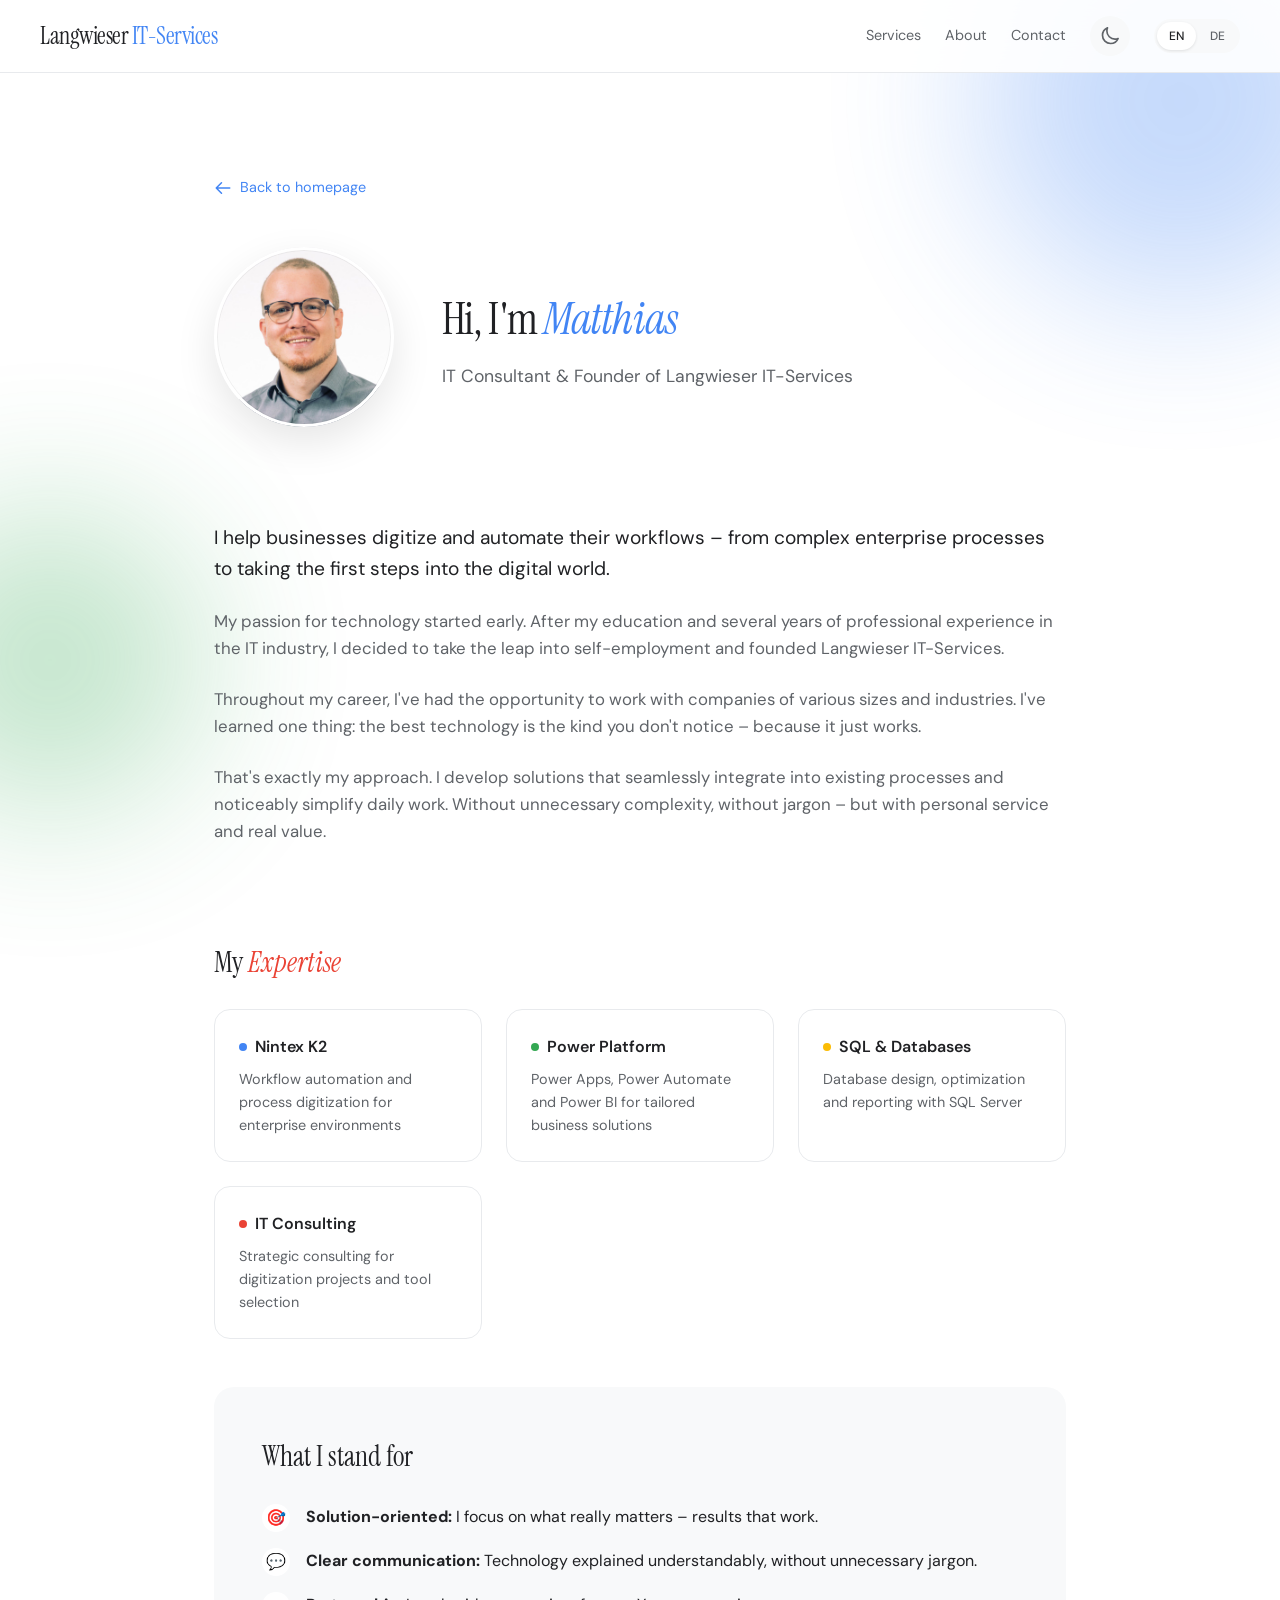
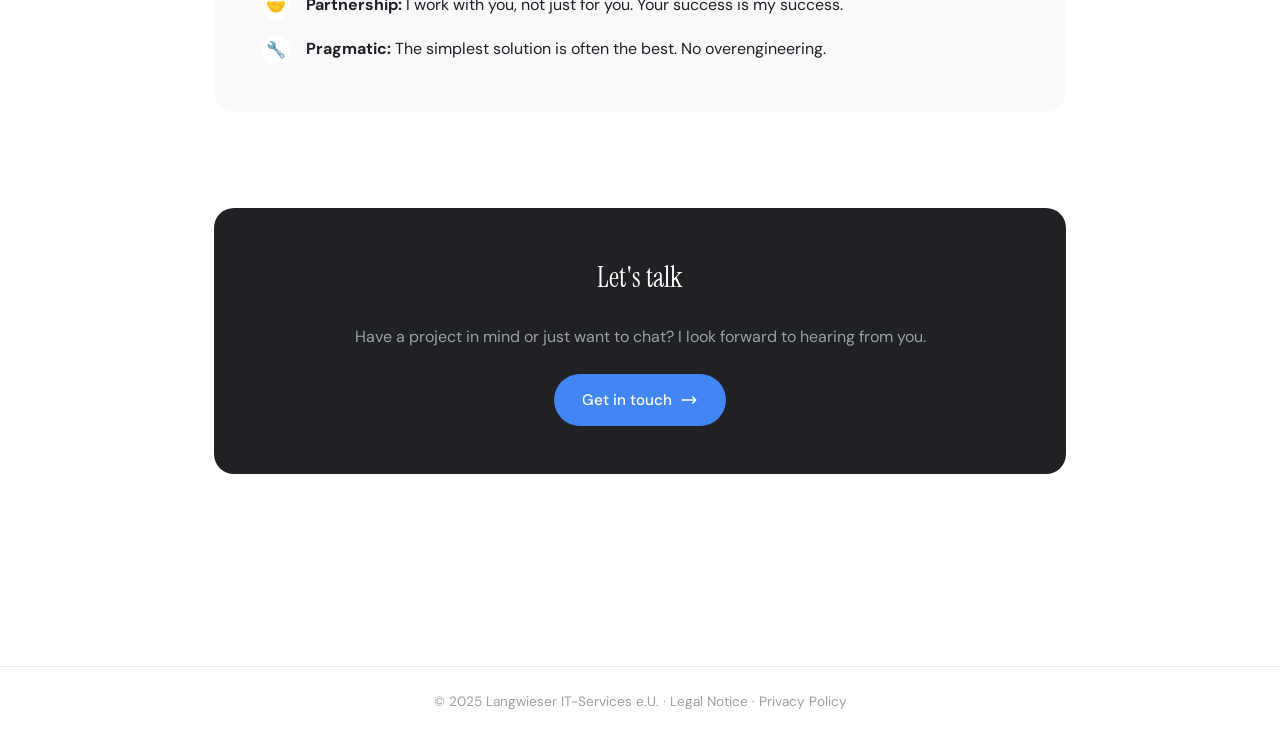
==== about.html @ 07a7a64e "Update logo text to "Langwieser IT-Services" across all pages Changed navigation logo from "Langwies" ====
<!DOCTYPE html>
<html lang="de">
<head>
    <meta charset="UTF-8">
    <meta name="viewport" content="width=device-width, initial-scale=1.0">
    <title>Über mich | Langwieser IT-Services e.U.</title>
    <link rel="icon" type="image/svg+xml" href="favicon.svg">
    <link rel="preconnect" href="https://fonts.googleapis.com">
    <link rel="preconnect" href="https://fonts.gstatic.com" crossorigin>
    <link href="https://fonts.googleapis.com/css2?family=DM+Sans:ital,opsz,wght@0,9..40,300;0,9..40,400;0,9..40,500;0,9..40,600;0,9..40,700&family=Instrument+Serif:ital@0;1&display=swap" rel="stylesheet">
    <style>
        :root {
            --white: #ffffff;
            --off-white: #f8f9fa;
            --light-gray: #e8eaed;
            --medium-gray: #9aa0a6;
            --dark-gray: #5f6368;
            --near-black: #202124;

            --bg-primary: #ffffff;
            --bg-secondary: #f8f9fa;
            --bg-nav: rgba(255, 255, 255, 0.9);
            --text-primary: #202124;
            --text-secondary: #5f6368;
            --text-muted: #9aa0a6;
            --border-color: #e8eaed;
            --card-bg: #ffffff;

            --google-blue: #4285f4;
            --google-red: #ea4335;
            --google-yellow: #fbbc05;
            --google-green: #34a853;
            --font-body: 'DM Sans', -apple-system, BlinkMacSystemFont, sans-serif;
            --font-display: 'Instrument Serif', Georgia, serif;
            --space-xs: 0.5rem;
            --space-sm: 1rem;
            --space-md: 1.5rem;
            --space-lg: 3rem;
            --space-xl: 6rem;
        }

        [data-theme="dark"] {
            --bg-primary: #121212;
            --bg-secondary: #1a1a1a;
            --bg-nav: rgba(18, 18, 18, 0.95);
            --text-primary: #e8eaed;
            --text-secondary: #9aa0a6;
            --text-muted: #6b7280;
            --border-color: #3a3a3a;
            --card-bg: #252525;
            --off-white: #1a1a1a;
            --light-gray: #3a3a3a;
            --near-black: #e8eaed;
            --white: #121212;
        }

        * {
            margin: 0;
            padding: 0;
            box-sizing: border-box;
        }

        body {
            font-family: var(--font-body);
            color: var(--text-primary);
            background: var(--bg-primary);
            line-height: 1.6;
            transition: background-color 0.3s ease, color 0.3s ease;
        }

        /* Floating accent shapes */
        .accent-shape {
            position: fixed;
            border-radius: 50%;
            pointer-events: none;
            z-index: -1;
            opacity: 0.3;
            filter: blur(80px);
        }

        .accent-shape.blue {
            width: 400px;
            height: 400px;
            background: var(--google-blue);
            top: -100px;
            right: -100px;
        }

        .accent-shape.green {
            width: 300px;
            height: 300px;
            background: var(--google-green);
            bottom: 10%;
            left: -100px;
        }

        nav {
            position: fixed;
            top: 0;
            left: 0;
            right: 0;
            z-index: 100;
            padding: var(--space-sm) var(--space-md);
            background: var(--bg-nav);
            backdrop-filter: blur(20px);
            -webkit-backdrop-filter: blur(20px);
            border-bottom: 1px solid var(--border-color);
            transition: background-color 0.3s ease;
        }

        .nav-inner {
            max-width: 1200px;
            margin: 0 auto;
            display: flex;
            justify-content: space-between;
            align-items: center;
        }

        .logo {
            font-family: var(--font-display);
            font-size: 1.5rem;
            color: var(--text-primary);
            text-decoration: none;
            letter-spacing: -0.02em;
        }

        .logo span {
            color: var(--google-blue);
        }

        .nav-links {
            display: flex;
            align-items: center;
            gap: var(--space-md);
        }

        .nav-links a {
            font-size: 0.9rem;
            color: var(--text-secondary);
            text-decoration: none;
            transition: color 0.2s ease;
        }

        .nav-links a:hover {
            color: var(--text-primary);
        }

        .theme-toggle {
            width: 40px;
            height: 40px;
            border-radius: 50%;
            border: none;
            background: var(--bg-secondary);
            color: var(--text-secondary);
            cursor: pointer;
            display: flex;
            align-items: center;
            justify-content: center;
            transition: all 0.2s ease;
        }

        .theme-toggle:hover {
            background: var(--border-color);
            color: var(--text-primary);
        }

        .theme-toggle svg {
            width: 20px;
            height: 20px;
        }

        .theme-toggle .icon-sun,
        .theme-toggle .icon-moon {
            display: none;
        }

        [data-theme="light"] .theme-toggle .icon-moon,
        :root:not([data-theme]) .theme-toggle .icon-moon {
            display: block;
        }

        [data-theme="dark"] .theme-toggle .icon-sun {
            display: block;
        }

        .lang-toggle {
            display: flex;
            background: var(--off-white);
            border-radius: 20px;
            padding: 3px;
            gap: 2px;
        }

        .lang-toggle button {
            font-family: var(--font-body);
            font-size: 0.75rem;
            font-weight: 500;
            padding: 6px 12px;
            border: none;
            border-radius: 16px;
            background: transparent;
            color: var(--text-secondary);
            cursor: pointer;
            transition: all 0.2s ease;
        }

        .lang-toggle button.active {
            background: var(--card-bg);
            color: var(--text-primary);
            box-shadow: 0 1px 3px rgba(0, 0, 0, 0.1);
        }

        main {
            max-width: 900px;
            margin: 0 auto;
            padding: calc(80px + var(--space-xl)) var(--space-md) var(--space-xl);
        }

        .back-link {
            display: inline-flex;
            align-items: center;
            gap: 8px;
            font-size: 0.9rem;
            color: var(--google-blue);
            text-decoration: none;
            margin-bottom: var(--space-lg);
            transition: gap 0.2s ease;
        }

        .back-link:hover {
            gap: 12px;
        }

        .back-link svg {
            width: 18px;
            height: 18px;
        }

        .about-header {
            display: grid;
            grid-template-columns: auto 1fr;
            gap: var(--space-lg);
            align-items: center;
            margin-bottom: var(--space-xl);
        }

        @media (max-width: 640px) {
            .about-header {
                grid-template-columns: 1fr;
                text-align: center;
            }
        }

        .profile-picture {
            position: relative;
            width: 180px;
            height: 180px;
            border-radius: 50%;
            overflow: hidden;
            background: linear-gradient(135deg, var(--off-white) 0%, var(--light-gray) 100%);
            box-shadow: 0 15px 40px rgba(0, 0, 0, 0.1);
        }

        .profile-picture img {
            width: 100%;
            height: 100%;
            object-fit: cover;
        }

        .profile-picture .profile-initials {
            display: none;
        }

        .profile-picture.placeholder .profile-initials {
            display: flex;
            align-items: center;
            justify-content: center;
            width: 100%;
            height: 100%;
            font-family: var(--font-display);
            font-size: 4rem;
            color: var(--medium-gray);
            background: linear-gradient(135deg, var(--off-white) 0%, var(--light-gray) 100%);
        }

        .profile-picture::after {
            content: '';
            position: absolute;
            inset: 0;
            border-radius: 50%;
            border: 3px solid var(--white);
            box-shadow: inset 0 0 0 1px rgba(0, 0, 0, 0.05);
        }

        @media (max-width: 640px) {
            .profile-picture {
                margin: 0 auto;
            }
        }

        .about-intro h1 {
            font-family: var(--font-display);
            font-size: clamp(2rem, 4vw, 2.75rem);
            font-weight: 400;
            letter-spacing: -0.02em;
            margin-bottom: var(--space-xs);
        }

        .about-intro h1 em {
            font-style: italic;
            color: var(--google-blue);
        }

        .about-intro .subtitle {
            font-size: 1.1rem;
            color: var(--text-secondary);
        }

        .about-content {
            margin-bottom: var(--space-xl);
        }

        .about-content p {
            color: var(--text-secondary);
            font-size: 1.05rem;
            margin-bottom: var(--space-md);
        }

        .about-content p.lead {
            font-size: 1.2rem;
            color: var(--text-primary);
        }

        h2 {
            font-family: var(--font-display);
            font-size: 1.75rem;
            font-weight: 400;
            margin-top: var(--space-xl);
            margin-bottom: var(--space-md);
            color: var(--near-black);
        }

        h2 em {
            font-style: italic;
            color: var(--google-red);
        }

        .skills-grid {
            display: grid;
            grid-template-columns: repeat(auto-fit, minmax(250px, 1fr));
            gap: var(--space-md);
            margin-top: var(--space-md);
        }

        .skill-card {
            background: var(--card-bg);
            border: 1px solid var(--border-color);
            border-radius: 16px;
            padding: var(--space-md);
            transition: all 0.3s ease;
        }

        .skill-card:hover {
            transform: translateY(-4px);
            box-shadow: 0 10px 30px rgba(0, 0, 0, 0.08);
        }

        .skill-card h3 {
            font-size: 1rem;
            font-weight: 600;
            margin-bottom: var(--space-xs);
            display: flex;
            align-items: center;
            gap: var(--space-xs);
            color: var(--text-primary);
        }

        .skill-card h3 .dot {
            width: 8px;
            height: 8px;
            border-radius: 50%;
        }

        .skill-card:nth-child(1) h3 .dot { background: var(--google-blue); }
        .skill-card:nth-child(2) h3 .dot { background: var(--google-green); }
        .skill-card:nth-child(3) h3 .dot { background: var(--google-yellow); }
        .skill-card:nth-child(4) h3 .dot { background: var(--google-red); }

        .skill-card p {
            font-size: 0.9rem;
            color: var(--text-secondary);
            margin: 0;
        }

        .values-section {
            background: var(--bg-secondary);
            border-radius: 20px;
            padding: var(--space-lg);
            margin-top: var(--space-lg);
        }

        .values-section h2 {
            margin-top: 0;
        }

        .values-list {
            list-style: none;
            display: grid;
            gap: var(--space-sm);
        }

        .values-list li {
            display: flex;
            align-items: flex-start;
            gap: var(--space-sm);
            font-size: 1rem;
        }

        .values-list .icon {
            width: 28px;
            height: 28px;
            min-width: 28px;
            background: var(--card-bg);
            border-radius: 50%;
            display: flex;
            align-items: center;
            justify-content: center;
            font-size: 1rem;
        }

        .cta-section {
            text-align: center;
            margin-top: var(--space-xl);
            padding: var(--space-lg);
            background: var(--near-black);
            border-radius: 20px;
            color: var(--white);
        }

        .cta-section h2 {
            color: var(--white);
            margin-top: 0;
        }

        .cta-section p {
            color: var(--medium-gray);
            margin-bottom: var(--space-md);
        }

        .btn {
            display: inline-flex;
            align-items: center;
            gap: 8px;
            padding: 14px 28px;
            font-family: var(--font-body);
            font-size: 0.95rem;
            font-weight: 500;
            text-decoration: none;
            border-radius: 50px;
            transition: all 0.3s ease;
            cursor: pointer;
            border: none;
            background: var(--google-blue);
            color: var(--white);
        }

        .btn:hover {
            background: var(--white);
            color: var(--near-black);
            transform: translateY(-2px);
        }

        .btn svg {
            width: 18px;
            height: 18px;
            transition: transform 0.3s ease;
        }

        .btn:hover svg {
            transform: translateX(3px);
        }

        footer {
            border-top: 1px solid var(--border-color);
            padding: var(--space-md);
            text-align: center;
            margin-top: var(--space-xl);
        }

        footer p {
            font-size: 0.85rem;
            color: var(--text-muted);
        }

        footer a {
            color: var(--text-muted);
            text-decoration: none;
            transition: color 0.2s ease;
        }

        footer a:hover {
            color: var(--google-blue);
        }

        @media (max-width: 768px) {
            .nav-links a:not(.back-link) {
                display: none;
            }
        }
    </style>
</head>
<body>
    <div class="accent-shape blue"></div>
    <div class="accent-shape green"></div>

    <nav>
        <div class="nav-inner">
            <a href="index.html" class="logo">Langwieser <span>IT-Services</span></a>
            <div class="nav-links">
                <a href="index.html#services" data-i18n="nav.services">Leistungen</a>
                <a href="about.html" data-i18n="nav.about">Über mich</a>
                <a href="index.html#contact" data-i18n="nav.contact">Kontakt</a>
                <button class="theme-toggle" aria-label="Toggle dark mode">
                    <svg class="icon-moon" fill="none" stroke="currentColor" stroke-width="2" viewBox="0 0 24 24">
                        <path stroke-linecap="round" stroke-linejoin="round" d="M21.752 15.002A9.718 9.718 0 0118 15.75c-5.385 0-9.75-4.365-9.75-9.75 0-1.33.266-2.597.748-3.752A9.753 9.753 0 003 11.25C3 16.635 7.365 21 12.75 21a9.753 9.753 0 009.002-5.998z"/>
                    </svg>
                    <svg class="icon-sun" fill="none" stroke="currentColor" stroke-width="2" viewBox="0 0 24 24">
                        <path stroke-linecap="round" stroke-linejoin="round" d="M12 3v2.25m6.364.386l-1.591 1.591M21 12h-2.25m-.386 6.364l-1.591-1.591M12 18.75V21m-4.773-4.227l-1.591 1.591M5.25 12H3m4.227-4.773L5.636 5.636M15.75 12a3.75 3.75 0 11-7.5 0 3.75 3.75 0 017.5 0z"/>
                    </svg>
                </button>
                <div class="lang-toggle">
                    <button data-lang="en">EN</button>
                    <button data-lang="de">DE</button>
                </div>
            </div>
        </div>
    </nav>

    <main>
        <a href="index.html" class="back-link">
            <svg fill="none" stroke="currentColor" stroke-width="2" viewBox="0 0 24 24">
                <path stroke-linecap="round" stroke-linejoin="round" d="M10 19l-7-7m0 0l7-7m-7 7h18"/>
            </svg>
            <span data-i18n="about.back">Zurück zur Startseite</span>
        </a>

        <header class="about-header">
            <div class="profile-picture">
                <img src="profile.jpg" alt="Matthias Langwieser" onerror="this.style.display='none'; this.parentElement.classList.add('placeholder');">
                <span class="profile-initials">ML</span>
            </div>
            <div class="about-intro">
                <h1 data-i18n="about.title">Hallo, ich bin <em>Matthias</em></h1>
                <p class="subtitle" data-i18n="about.subtitle">IT-Consultant & Gründer von Langwieser IT-Services</p>
            </div>
        </header>

        <section class="about-content">
            <p class="lead" data-i18n="about.lead">
                Ich unterstütze Unternehmen dabei, ihre Arbeitsabläufe zu digitalisieren und zu automatisieren – von komplexen Enterprise-Workflows bis hin zu den ersten Schritten in die digitale Welt.
            </p>
            <p data-i18n="about.text1">
                Meine Leidenschaft für Technologie begann früh. Nach meiner Ausbildung und mehreren Jahren Berufserfahrung in der IT-Branche habe ich mich entschieden, den Schritt in die Selbstständigkeit zu wagen und Langwieser IT-Services zu gründen.
            </p>
            <p data-i18n="about.text2">
                In meiner bisherigen Karriere hatte ich die Möglichkeit, mit Unternehmen verschiedenster Größen und Branchen zusammenzuarbeiten. Dabei habe ich eines gelernt: Die beste Technologie ist die, die man nicht bemerkt – weil sie einfach funktioniert.
            </p>
            <p data-i18n="about.text3">
                Genau das ist mein Ansatz. Ich entwickle Lösungen, die sich nahtlos in bestehende Prozesse einfügen und den Arbeitsalltag spürbar erleichtern. Ohne unnötige Komplexität, ohne Fachchinesisch – dafür mit persönlichem Service und echtem Mehrwert.
            </p>
        </section>

        <h2 data-i18n="about.skills.title">Meine <em>Expertise</em></h2>
        <div class="skills-grid">
            <div class="skill-card">
                <h3><span class="dot"></span> <span data-i18n="about.skills.k2.title">Nintex K2</span></h3>
                <p data-i18n="about.skills.k2.text">Workflow-Automatisierung und Prozessdigitalisierung für Enterprise-Umgebungen</p>
            </div>
            <div class="skill-card">
                <h3><span class="dot"></span> <span data-i18n="about.skills.power.title">Power Platform</span></h3>
                <p data-i18n="about.skills.power.text">Power Apps, Power Automate und Power BI für maßgeschneiderte Business-Lösungen</p>
            </div>
            <div class="skill-card">
                <h3><span class="dot"></span> <span data-i18n="about.skills.sql.title">SQL & Datenbanken</span></h3>
                <p data-i18n="about.skills.sql.text">Datenbankdesign, Optimierung und Reporting mit SQL Server</p>
            </div>
            <div class="skill-card">
                <h3><span class="dot"></span> <span data-i18n="about.skills.consulting.title">IT-Beratung</span></h3>
                <p data-i18n="about.skills.consulting.text">Strategische Beratung für Digitalisierungsprojekte und Tool-Auswahl</p>
            </div>
        </div>

        <div class="values-section">
            <h2 data-i18n="about.values.title">Wofür ich stehe</h2>
            <ul class="values-list">
                <li>
                    <span class="icon">🎯</span>
                    <span data-i18n="about.values.item1"><strong>Lösungsorientiert:</strong> Ich fokussiere mich auf das, was wirklich zählt – Ergebnisse, die funktionieren.</span>
                </li>
                <li>
                    <span class="icon">💬</span>
                    <span data-i18n="about.values.item2"><strong>Klare Kommunikation:</strong> Technologie verständlich erklärt, ohne unnötigen Fachjargon.</span>
                </li>
                <li>
                    <span class="icon">🤝</span>
                    <span data-i18n="about.values.item3"><strong>Partnerschaftlich:</strong> Ich arbeite mit Ihnen, nicht nur für Sie. Ihr Erfolg ist mein Erfolg.</span>
                </li>
                <li>
                    <span class="icon">🔧</span>
                    <span data-i18n="about.values.item4"><strong>Pragmatisch:</strong> Die einfachste Lösung ist oft die beste. Kein Overengineering.</span>
                </li>
            </ul>
        </div>

        <div class="cta-section">
            <h2 data-i18n="about.cta.title">Lassen Sie uns sprechen</h2>
            <p data-i18n="about.cta.text">Haben Sie ein Projekt im Sinn oder möchten Sie einfach unverbindlich plaudern? Ich freue mich auf Ihre Nachricht.</p>
            <a href="index.html#contact" class="btn">
                <span data-i18n="about.cta.button">Kontakt aufnehmen</span>
                <svg fill="none" stroke="currentColor" stroke-width="2" viewBox="0 0 24 24">
                    <path stroke-linecap="round" stroke-linejoin="round" d="M17 8l4 4m0 0l-4 4m4-4H3"/>
                </svg>
            </a>
        </div>
    </main>

    <footer>
        <p>© 2025 Langwieser IT-Services e.U. · <a href="impressum.html" data-i18n="footer.impressum">Impressum</a> · <a href="datenschutz.html" data-i18n="footer.privacy">Datenschutz</a></p>
    </footer>

    <script>
        // Theme handling
        function getSystemTheme() {
            return window.matchMedia('(prefers-color-scheme: dark)').matches ? 'dark' : 'light';
        }

        function setTheme(theme) {
            document.documentElement.setAttribute('data-theme', theme);
            localStorage.setItem('theme', theme);
        }

        function initTheme() {
            const savedTheme = localStorage.getItem('theme');
            if (savedTheme) {
                setTheme(savedTheme);
            } else {
                setTheme(getSystemTheme());
            }
        }

        initTheme();

        window.matchMedia('(prefers-color-scheme: dark)').addEventListener('change', (e) => {
            if (!localStorage.getItem('theme')) {
                setTheme(e.matches ? 'dark' : 'light');
            }
        });

        const translations = {
            en: {
                'nav.services': 'Services',
                'nav.about': 'About',
                'nav.contact': 'Contact',
                'about.back': 'Back to homepage',
                'about.title': 'Hi, I\'m <em>Matthias</em>',
                'about.subtitle': 'IT Consultant & Founder of Langwieser IT-Services',
                'about.lead': 'I help businesses digitize and automate their workflows – from complex enterprise processes to taking the first steps into the digital world.',
                'about.text1': 'My passion for technology started early. After my education and several years of professional experience in the IT industry, I decided to take the leap into self-employment and founded Langwieser IT-Services.',
                'about.text2': 'Throughout my career, I\'ve had the opportunity to work with companies of various sizes and industries. I\'ve learned one thing: the best technology is the kind you don\'t notice – because it just works.',
                'about.text3': 'That\'s exactly my approach. I develop solutions that seamlessly integrate into existing processes and noticeably simplify daily work. Without unnecessary complexity, without jargon – but with personal service and real value.',
                'about.skills.title': 'My <em>Expertise</em>',
                'about.skills.k2.title': 'Nintex K2',
                'about.skills.k2.text': 'Workflow automation and process digitization for enterprise environments',
                'about.skills.power.title': 'Power Platform',
                'about.skills.power.text': 'Power Apps, Power Automate and Power BI for tailored business solutions',
                'about.skills.sql.title': 'SQL & Databases',
                'about.skills.sql.text': 'Database design, optimization and reporting with SQL Server',
                'about.skills.consulting.title': 'IT Consulting',
                'about.skills.consulting.text': 'Strategic consulting for digitization projects and tool selection',
                'about.values.title': 'What I stand for',
                'about.values.item1': '<strong>Solution-oriented:</strong> I focus on what really matters – results that work.',
                'about.values.item2': '<strong>Clear communication:</strong> Technology explained understandably, without unnecessary jargon.',
                'about.values.item3': '<strong>Partnership:</strong> I work with you, not just for you. Your success is my success.',
                'about.values.item4': '<strong>Pragmatic:</strong> The simplest solution is often the best. No overengineering.',
                'about.cta.title': 'Let\'s talk',
                'about.cta.text': 'Have a project in mind or just want to chat? I look forward to hearing from you.',
                'about.cta.button': 'Get in touch',
                'footer.impressum': 'Legal Notice',
                'footer.privacy': 'Privacy Policy'
            },
            de: {
                'nav.services': 'Leistungen',
                'nav.about': 'Über mich',
                'nav.contact': 'Kontakt',
                'about.back': 'Zurück zur Startseite',
                'about.title': 'Hallo, ich bin <em>Matthias</em>',
                'about.subtitle': 'IT-Consultant & Gründer von Langwieser IT-Services',
                'about.lead': 'Ich unterstütze Unternehmen dabei, ihre Arbeitsabläufe zu digitalisieren und zu automatisieren – von komplexen Enterprise-Workflows bis hin zu den ersten Schritten in die digitale Welt.',
                'about.text1': 'Meine Leidenschaft für Technologie begann früh. Nach meiner Ausbildung und mehreren Jahren Berufserfahrung in der IT-Branche habe ich mich entschieden, den Schritt in die Selbstständigkeit zu wagen und Langwieser IT-Services zu gründen.',
                'about.text2': 'In meiner bisherigen Karriere hatte ich die Möglichkeit, mit Unternehmen verschiedenster Größen und Branchen zusammenzuarbeiten. Dabei habe ich eines gelernt: Die beste Technologie ist die, die man nicht bemerkt – weil sie einfach funktioniert.',
                'about.text3': 'Genau das ist mein Ansatz. Ich entwickle Lösungen, die sich nahtlos in bestehende Prozesse einfügen und den Arbeitsalltag spürbar erleichtern. Ohne unnötige Komplexität, ohne Fachchinesisch – dafür mit persönlichem Service und echtem Mehrwert.',
                'about.skills.title': 'Meine <em>Expertise</em>',
                'about.skills.k2.title': 'Nintex K2',
                'about.skills.k2.text': 'Workflow-Automatisierung und Prozessdigitalisierung für Enterprise-Umgebungen',
                'about.skills.power.title': 'Power Platform',
                'about.skills.power.text': 'Power Apps, Power Automate und Power BI für maßgeschneiderte Business-Lösungen',
                'about.skills.sql.title': 'SQL & Datenbanken',
                'about.skills.sql.text': 'Datenbankdesign, Optimierung und Reporting mit SQL Server',
                'about.skills.consulting.title': 'IT-Beratung',
                'about.skills.consulting.text': 'Strategische Beratung für Digitalisierungsprojekte und Tool-Auswahl',
                'about.values.title': 'Wofür ich stehe',
                'about.values.item1': '<strong>Lösungsorientiert:</strong> Ich fokussiere mich auf das, was wirklich zählt – Ergebnisse, die funktionieren.',
                'about.values.item2': '<strong>Klare Kommunikation:</strong> Technologie verständlich erklärt, ohne unnötigen Fachjargon.',
                'about.values.item3': '<strong>Partnerschaftlich:</strong> Ich arbeite mit Ihnen, nicht nur für Sie. Ihr Erfolg ist mein Erfolg.',
                'about.values.item4': '<strong>Pragmatisch:</strong> Die einfachste Lösung ist oft die beste. Kein Overengineering.',
                'about.cta.title': 'Lassen Sie uns sprechen',
                'about.cta.text': 'Haben Sie ein Projekt im Sinn oder möchten Sie einfach unverbindlich plaudern? Ich freue mich auf Ihre Nachricht.',
                'about.cta.button': 'Kontakt aufnehmen',
                'footer.impressum': 'Impressum',
                'footer.privacy': 'Datenschutz'
            }
        };

        let currentLang = localStorage.getItem('lang') ||
            (navigator.language.startsWith('de') ? 'de' : 'en');

        function setLanguage(lang) {
            currentLang = lang;
            localStorage.setItem('lang', lang);
            document.documentElement.lang = lang;

            document.querySelectorAll('[data-i18n]').forEach(el => {
                const key = el.getAttribute('data-i18n');
                if (translations[lang][key]) {
                    el.innerHTML = translations[lang][key];
                }
            });

            document.querySelectorAll('.lang-toggle button').forEach(btn => {
                btn.classList.toggle('active', btn.dataset.lang === lang);
            });
        }

        setLanguage(currentLang);

        document.querySelectorAll('.lang-toggle button').forEach(btn => {
            btn.addEventListener('click', () => setLanguage(btn.dataset.lang));
        });

        // Theme toggle
        document.querySelector('.theme-toggle').addEventListener('click', () => {
            const currentTheme = document.documentElement.getAttribute('data-theme');
            setTheme(currentTheme === 'dark' ? 'light' : 'dark');
        });
    </script>
</body>
</html>
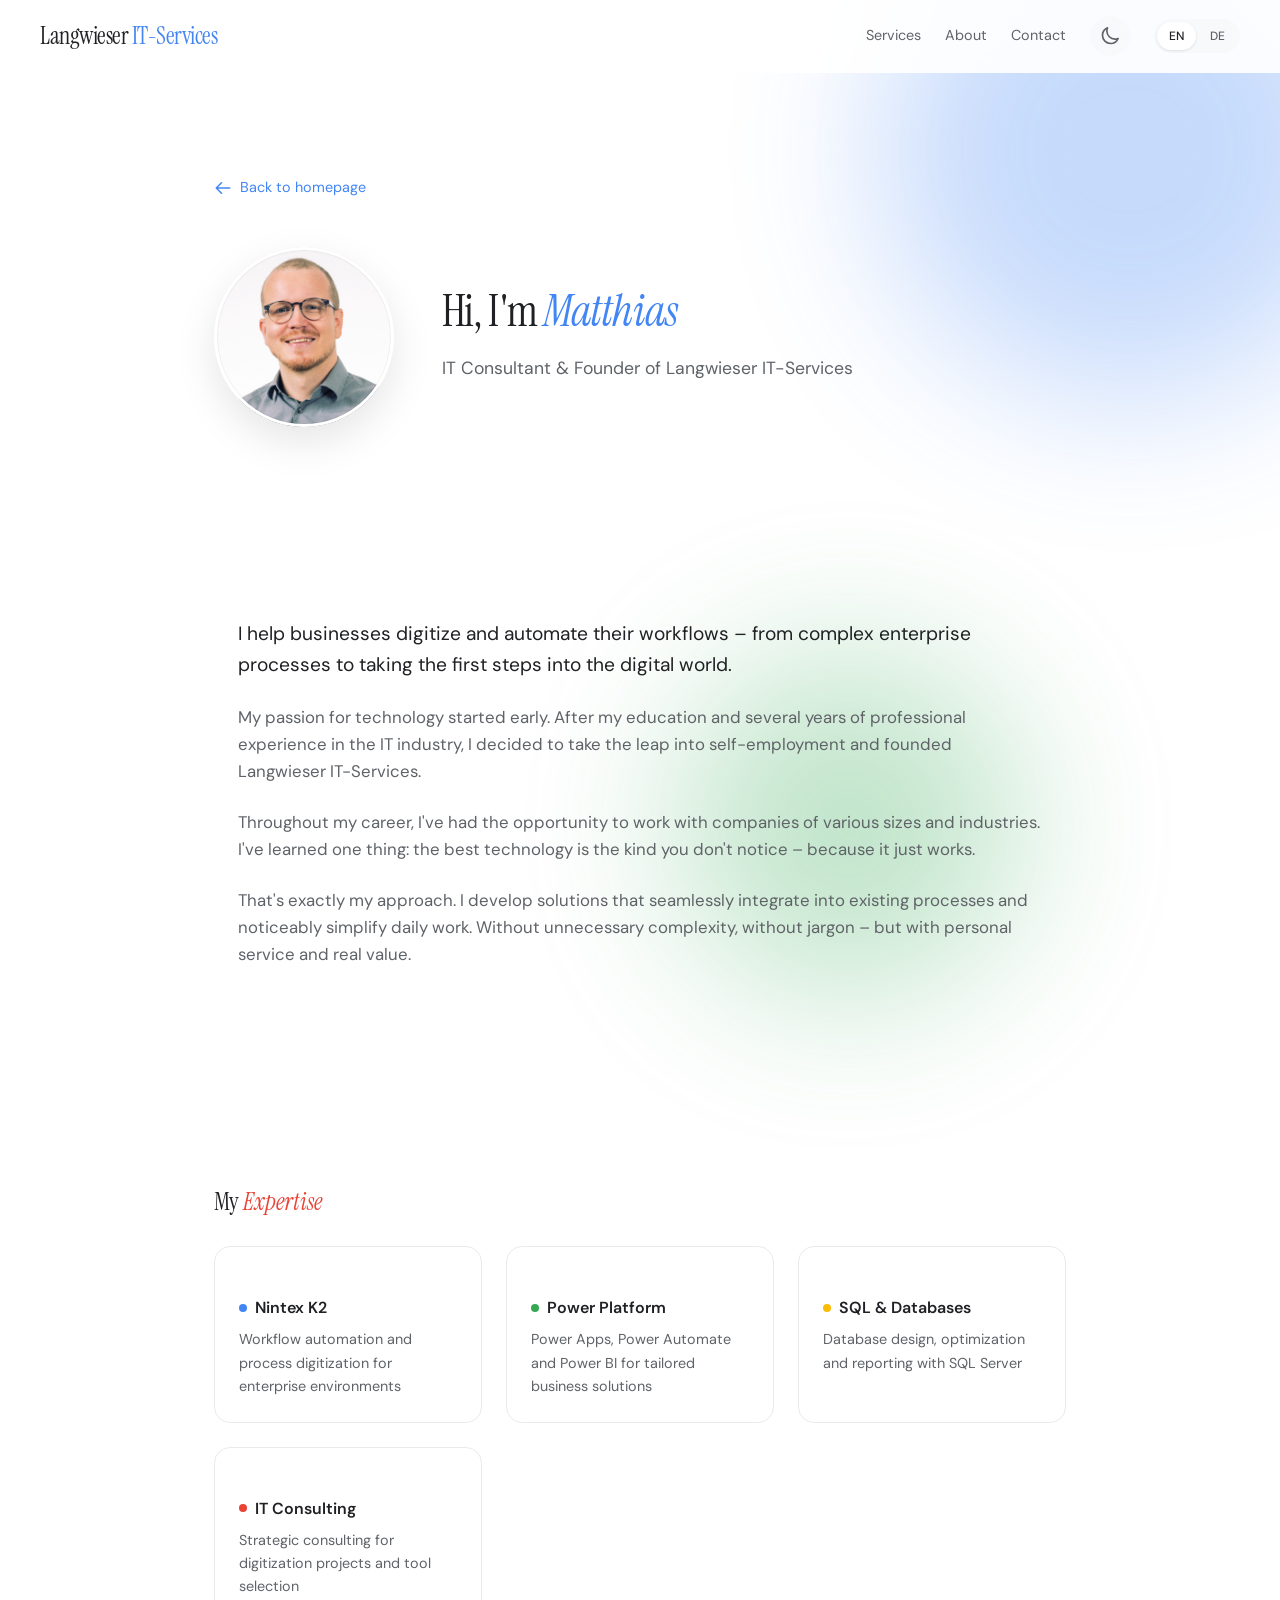
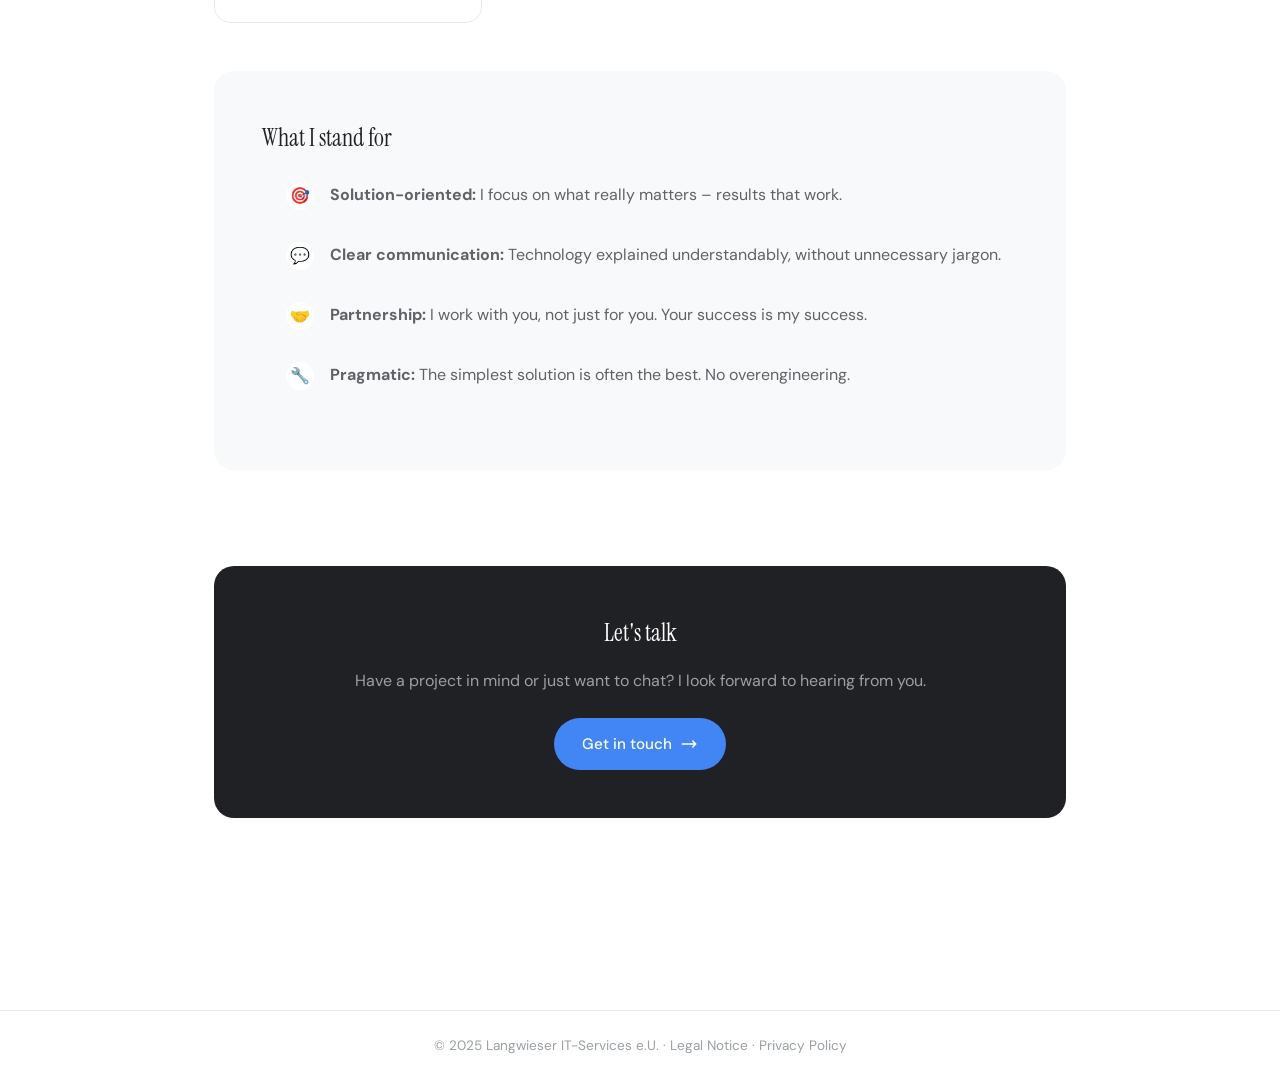
==== commit dbc4a382: "Refactor: Consolidate CSS and JavaScript into external files Extracted all inline CSS and JavaScript" ====
--- a/about.html
+++ b/about.html
@@ -8,506 +8,7 @@
     <link rel="preconnect" href="https://fonts.googleapis.com">
     <link rel="preconnect" href="https://fonts.gstatic.com" crossorigin>
     <link href="https://fonts.googleapis.com/css2?family=DM+Sans:ital,opsz,wght@0,9..40,300;0,9..40,400;0,9..40,500;0,9..40,600;0,9..40,700&family=Instrument+Serif:ital@0;1&display=swap" rel="stylesheet">
-    <style>
-        :root {
-            --white: #ffffff;
-            --off-white: #f8f9fa;
-            --light-gray: #e8eaed;
-            --medium-gray: #9aa0a6;
-            --dark-gray: #5f6368;
-            --near-black: #202124;
-
-            --bg-primary: #ffffff;
-            --bg-secondary: #f8f9fa;
-            --bg-nav: rgba(255, 255, 255, 0.9);
-            --text-primary: #202124;
-            --text-secondary: #5f6368;
-            --text-muted: #9aa0a6;
-            --border-color: #e8eaed;
-            --card-bg: #ffffff;
-
-            --google-blue: #4285f4;
-            --google-red: #ea4335;
-            --google-yellow: #fbbc05;
-            --google-green: #34a853;
-            --font-body: 'DM Sans', -apple-system, BlinkMacSystemFont, sans-serif;
-            --font-display: 'Instrument Serif', Georgia, serif;
-            --space-xs: 0.5rem;
-            --space-sm: 1rem;
-            --space-md: 1.5rem;
-            --space-lg: 3rem;
-            --space-xl: 6rem;
-        }
-
-        [data-theme="dark"] {
-            --bg-primary: #121212;
-            --bg-secondary: #1a1a1a;
-            --bg-nav: rgba(18, 18, 18, 0.95);
-            --text-primary: #e8eaed;
-            --text-secondary: #9aa0a6;
-            --text-muted: #6b7280;
-            --border-color: #3a3a3a;
-            --card-bg: #252525;
-            --off-white: #1a1a1a;
-            --light-gray: #3a3a3a;
-            --near-black: #e8eaed;
-            --white: #121212;
-        }
-
-        * {
-            margin: 0;
-            padding: 0;
-            box-sizing: border-box;
-        }
-
-        body {
-            font-family: var(--font-body);
-            color: var(--text-primary);
-            background: var(--bg-primary);
-            line-height: 1.6;
-            transition: background-color 0.3s ease, color 0.3s ease;
-        }
-
-        /* Floating accent shapes */
-        .accent-shape {
-            position: fixed;
-            border-radius: 50%;
-            pointer-events: none;
-            z-index: -1;
-            opacity: 0.3;
-            filter: blur(80px);
-        }
-
-        .accent-shape.blue {
-            width: 400px;
-            height: 400px;
-            background: var(--google-blue);
-            top: -100px;
-            right: -100px;
-        }
-
-        .accent-shape.green {
-            width: 300px;
-            height: 300px;
-            background: var(--google-green);
-            bottom: 10%;
-            left: -100px;
-        }
-
-        nav {
-            position: fixed;
-            top: 0;
-            left: 0;
-            right: 0;
-            z-index: 100;
-            padding: var(--space-sm) var(--space-md);
-            background: var(--bg-nav);
-            backdrop-filter: blur(20px);
-            -webkit-backdrop-filter: blur(20px);
-            border-bottom: 1px solid var(--border-color);
-            transition: background-color 0.3s ease;
-        }
-
-        .nav-inner {
-            max-width: 1200px;
-            margin: 0 auto;
-            display: flex;
-            justify-content: space-between;
-            align-items: center;
-        }
-
-        .logo {
-            font-family: var(--font-display);
-            font-size: 1.5rem;
-            color: var(--text-primary);
-            text-decoration: none;
-            letter-spacing: -0.02em;
-        }
-
-        .logo span {
-            color: var(--google-blue);
-        }
-
-        .nav-links {
-            display: flex;
-            align-items: center;
-            gap: var(--space-md);
-        }
-
-        .nav-links a {
-            font-size: 0.9rem;
-            color: var(--text-secondary);
-            text-decoration: none;
-            transition: color 0.2s ease;
-        }
-
-        .nav-links a:hover {
-            color: var(--text-primary);
-        }
-
-        .theme-toggle {
-            width: 40px;
-            height: 40px;
-            border-radius: 50%;
-            border: none;
-            background: var(--bg-secondary);
-            color: var(--text-secondary);
-            cursor: pointer;
-            display: flex;
-            align-items: center;
-            justify-content: center;
-            transition: all 0.2s ease;
-        }
-
-        .theme-toggle:hover {
-            background: var(--border-color);
-            color: var(--text-primary);
-        }
-
-        .theme-toggle svg {
-            width: 20px;
-            height: 20px;
-        }
-
-        .theme-toggle .icon-sun,
-        .theme-toggle .icon-moon {
-            display: none;
-        }
-
-        [data-theme="light"] .theme-toggle .icon-moon,
-        :root:not([data-theme]) .theme-toggle .icon-moon {
-            display: block;
-        }
-
-        [data-theme="dark"] .theme-toggle .icon-sun {
-            display: block;
-        }
-
-        .lang-toggle {
-            display: flex;
-            background: var(--off-white);
-            border-radius: 20px;
-            padding: 3px;
-            gap: 2px;
-        }
-
-        .lang-toggle button {
-            font-family: var(--font-body);
-            font-size: 0.75rem;
-            font-weight: 500;
-            padding: 6px 12px;
-            border: none;
-            border-radius: 16px;
-            background: transparent;
-            color: var(--text-secondary);
-            cursor: pointer;
-            transition: all 0.2s ease;
-        }
-
-        .lang-toggle button.active {
-            background: var(--card-bg);
-            color: var(--text-primary);
-            box-shadow: 0 1px 3px rgba(0, 0, 0, 0.1);
-        }
-
-        main {
-            max-width: 900px;
-            margin: 0 auto;
-            padding: calc(80px + var(--space-xl)) var(--space-md) var(--space-xl);
-        }
-
-        .back-link {
-            display: inline-flex;
-            align-items: center;
-            gap: 8px;
-            font-size: 0.9rem;
-            color: var(--google-blue);
-            text-decoration: none;
-            margin-bottom: var(--space-lg);
-            transition: gap 0.2s ease;
-        }
-
-        .back-link:hover {
-            gap: 12px;
-        }
-
-        .back-link svg {
-            width: 18px;
-            height: 18px;
-        }
-
-        .about-header {
-            display: grid;
-            grid-template-columns: auto 1fr;
-            gap: var(--space-lg);
-            align-items: center;
-            margin-bottom: var(--space-xl);
-        }
-
-        @media (max-width: 640px) {
-            .about-header {
-                grid-template-columns: 1fr;
-                text-align: center;
-            }
-        }
-
-        .profile-picture {
-            position: relative;
-            width: 180px;
-            height: 180px;
-            border-radius: 50%;
-            overflow: hidden;
-            background: linear-gradient(135deg, var(--off-white) 0%, var(--light-gray) 100%);
-            box-shadow: 0 15px 40px rgba(0, 0, 0, 0.1);
-        }
-
-        .profile-picture img {
-            width: 100%;
-            height: 100%;
-            object-fit: cover;
-        }
-
-        .profile-picture .profile-initials {
-            display: none;
-        }
-
-        .profile-picture.placeholder .profile-initials {
-            display: flex;
-            align-items: center;
-            justify-content: center;
-            width: 100%;
-            height: 100%;
-            font-family: var(--font-display);
-            font-size: 4rem;
-            color: var(--medium-gray);
-            background: linear-gradient(135deg, var(--off-white) 0%, var(--light-gray) 100%);
-        }
-
-        .profile-picture::after {
-            content: '';
-            position: absolute;
-            inset: 0;
-            border-radius: 50%;
-            border: 3px solid var(--white);
-            box-shadow: inset 0 0 0 1px rgba(0, 0, 0, 0.05);
-        }
-
-        @media (max-width: 640px) {
-            .profile-picture {
-                margin: 0 auto;
-            }
-        }
-
-        .about-intro h1 {
-            font-family: var(--font-display);
-            font-size: clamp(2rem, 4vw, 2.75rem);
-            font-weight: 400;
-            letter-spacing: -0.02em;
-            margin-bottom: var(--space-xs);
-        }
-
-        .about-intro h1 em {
-            font-style: italic;
-            color: var(--google-blue);
-        }
-
-        .about-intro .subtitle {
-            font-size: 1.1rem;
-            color: var(--text-secondary);
-        }
-
-        .about-content {
-            margin-bottom: var(--space-xl);
-        }
-
-        .about-content p {
-            color: var(--text-secondary);
-            font-size: 1.05rem;
-            margin-bottom: var(--space-md);
-        }
-
-        .about-content p.lead {
-            font-size: 1.2rem;
-            color: var(--text-primary);
-        }
-
-        h2 {
-            font-family: var(--font-display);
-            font-size: 1.75rem;
-            font-weight: 400;
-            margin-top: var(--space-xl);
-            margin-bottom: var(--space-md);
-            color: var(--near-black);
-        }
-
-        h2 em {
-            font-style: italic;
-            color: var(--google-red);
-        }
-
-        .skills-grid {
-            display: grid;
-            grid-template-columns: repeat(auto-fit, minmax(250px, 1fr));
-            gap: var(--space-md);
-            margin-top: var(--space-md);
-        }
-
-        .skill-card {
-            background: var(--card-bg);
-            border: 1px solid var(--border-color);
-            border-radius: 16px;
-            padding: var(--space-md);
-            transition: all 0.3s ease;
-        }
-
-        .skill-card:hover {
-            transform: translateY(-4px);
-            box-shadow: 0 10px 30px rgba(0, 0, 0, 0.08);
-        }
-
-        .skill-card h3 {
-            font-size: 1rem;
-            font-weight: 600;
-            margin-bottom: var(--space-xs);
-            display: flex;
-            align-items: center;
-            gap: var(--space-xs);
-            color: var(--text-primary);
-        }
-
-        .skill-card h3 .dot {
-            width: 8px;
-            height: 8px;
-            border-radius: 50%;
-        }
-
-        .skill-card:nth-child(1) h3 .dot { background: var(--google-blue); }
-        .skill-card:nth-child(2) h3 .dot { background: var(--google-green); }
-        .skill-card:nth-child(3) h3 .dot { background: var(--google-yellow); }
-        .skill-card:nth-child(4) h3 .dot { background: var(--google-red); }
-
-        .skill-card p {
-            font-size: 0.9rem;
-            color: var(--text-secondary);
-            margin: 0;
-        }
-
-        .values-section {
-            background: var(--bg-secondary);
-            border-radius: 20px;
-            padding: var(--space-lg);
-            margin-top: var(--space-lg);
-        }
-
-        .values-section h2 {
-            margin-top: 0;
-        }
-
-        .values-list {
-            list-style: none;
-            display: grid;
-            gap: var(--space-sm);
-        }
-
-        .values-list li {
-            display: flex;
-            align-items: flex-start;
-            gap: var(--space-sm);
-            font-size: 1rem;
-        }
-
-        .values-list .icon {
-            width: 28px;
-            height: 28px;
-            min-width: 28px;
-            background: var(--card-bg);
-            border-radius: 50%;
-            display: flex;
-            align-items: center;
-            justify-content: center;
-            font-size: 1rem;
-        }
-
-        .cta-section {
-            text-align: center;
-            margin-top: var(--space-xl);
-            padding: var(--space-lg);
-            background: var(--near-black);
-            border-radius: 20px;
-            color: var(--white);
-        }
-
-        .cta-section h2 {
-            color: var(--white);
-            margin-top: 0;
-        }
-
-        .cta-section p {
-            color: var(--medium-gray);
-            margin-bottom: var(--space-md);
-        }
-
-        .btn {
-            display: inline-flex;
-            align-items: center;
-            gap: 8px;
-            padding: 14px 28px;
-            font-family: var(--font-body);
-            font-size: 0.95rem;
-            font-weight: 500;
-            text-decoration: none;
-            border-radius: 50px;
-            transition: all 0.3s ease;
-            cursor: pointer;
-            border: none;
-            background: var(--google-blue);
-            color: var(--white);
-        }
-
-        .btn:hover {
-            background: var(--white);
-            color: var(--near-black);
-            transform: translateY(-2px);
-        }
-
-        .btn svg {
-            width: 18px;
-            height: 18px;
-            transition: transform 0.3s ease;
-        }
-
-        .btn:hover svg {
-            transform: translateX(3px);
-        }
-
-        footer {
-            border-top: 1px solid var(--border-color);
-            padding: var(--space-md);
-            text-align: center;
-            margin-top: var(--space-xl);
-        }
-
-        footer p {
-            font-size: 0.85rem;
-            color: var(--text-muted);
-        }
-
-        footer a {
-            color: var(--text-muted);
-            text-decoration: none;
-            transition: color 0.2s ease;
-        }
-
-        footer a:hover {
-            color: var(--google-blue);
-        }
-
-        @media (max-width: 768px) {
-            .nav-links a:not(.back-link) {
-                display: none;
-            }
-        }
-    </style>
+    <link rel="stylesheet" href="styles.css">
 </head>
 <body>
     <div class="accent-shape blue"></div>
@@ -629,33 +130,6 @@
     </footer>
 
     <script>
-        // Theme handling
-        function getSystemTheme() {
-            return window.matchMedia('(prefers-color-scheme: dark)').matches ? 'dark' : 'light';
-        }
-
-        function setTheme(theme) {
-            document.documentElement.setAttribute('data-theme', theme);
-            localStorage.setItem('theme', theme);
-        }
-
-        function initTheme() {
-            const savedTheme = localStorage.getItem('theme');
-            if (savedTheme) {
-                setTheme(savedTheme);
-            } else {
-                setTheme(getSystemTheme());
-            }
-        }
-
-        initTheme();
-
-        window.matchMedia('(prefers-color-scheme: dark)').addEventListener('change', (e) => {
-            if (!localStorage.getItem('theme')) {
-                setTheme(e.matches ? 'dark' : 'light');
-            }
-        });
-
         const translations = {
             en: {
                 'nav.services': 'Services',
@@ -720,38 +194,7 @@
                 'footer.privacy': 'Datenschutz'
             }
         };
-
-        let currentLang = localStorage.getItem('lang') ||
-            (navigator.language.startsWith('de') ? 'de' : 'en');
-
-        function setLanguage(lang) {
-            currentLang = lang;
-            localStorage.setItem('lang', lang);
-            document.documentElement.lang = lang;
-
-            document.querySelectorAll('[data-i18n]').forEach(el => {
-                const key = el.getAttribute('data-i18n');
-                if (translations[lang][key]) {
-                    el.innerHTML = translations[lang][key];
-                }
-            });
-
-            document.querySelectorAll('.lang-toggle button').forEach(btn => {
-                btn.classList.toggle('active', btn.dataset.lang === lang);
-            });
-        }
-
-        setLanguage(currentLang);
-
-        document.querySelectorAll('.lang-toggle button').forEach(btn => {
-            btn.addEventListener('click', () => setLanguage(btn.dataset.lang));
-        });
-
-        // Theme toggle
-        document.querySelector('.theme-toggle').addEventListener('click', () => {
-            const currentTheme = document.documentElement.getAttribute('data-theme');
-            setTheme(currentTheme === 'dark' ? 'light' : 'dark');
-        });
     </script>
+    <script src="script.js"></script>
 </body>
 </html>
--- a/styles.css
+++ b/styles.css
@@ -0,0 +1,1251 @@
+:root {
+    --white: #ffffff;
+    --off-white: #f8f9fa;
+    --light-gray: #e8eaed;
+    --medium-gray: #9aa0a6;
+    --dark-gray: #5f6368;
+    --near-black: #202124;
+
+    --bg-primary: #ffffff;
+    --bg-secondary: #f8f9fa;
+    --bg-nav: rgba(255, 255, 255, 0.9);
+    --text-primary: #202124;
+    --text-secondary: #5f6368;
+    --text-muted: #9aa0a6;
+    --border-color: #e8eaed;
+    --card-bg: #ffffff;
+    --input-bg: rgba(255, 255, 255, 0.05);
+
+    --google-blue: #4285f4;
+    --google-red: #ea4335;
+    --google-yellow: #fbbc05;
+    --google-green: #34a853;
+
+    --font-body: 'DM Sans', -apple-system, BlinkMacSystemFont, sans-serif;
+    --font-display: 'Instrument Serif', Georgia, serif;
+
+    --space-xs: 0.5rem;
+    --space-sm: 1rem;
+    --space-md: 1.5rem;
+    --space-lg: 3rem;
+    --space-xl: 6rem;
+    --space-2xl: 10rem;
+}
+
+[data-theme="dark"] {
+    --bg-primary: #121212;
+    --bg-secondary: #1a1a1a;
+    --bg-nav: rgba(18, 18, 18, 0.95);
+    --text-primary: #e8eaed;
+    --text-secondary: #9aa0a6;
+    --text-muted: #6b7280;
+    --border-color: #3a3a3a;
+    --card-bg: #252525;
+    --input-bg: rgba(255, 255, 255, 0.08);
+    --off-white: #1a1a1a;
+    --light-gray: #3a3a3a;
+    --near-black: #e8eaed;
+    --white: #121212;
+}
+
+* {
+    margin: 0;
+    padding: 0;
+    box-sizing: border-box;
+}
+
+html {
+    scroll-behavior: smooth;
+}
+
+body {
+    font-family: var(--font-body);
+    color: var(--text-primary);
+    background: var(--bg-primary);
+    line-height: 1.6;
+    overflow-x: hidden;
+    transition: background-color 0.3s ease, color 0.3s ease;
+}
+
+/* Floating accent shapes */
+.accent-shape {
+    position: fixed;
+    border-radius: 50%;
+    pointer-events: none;
+    z-index: -1;
+    opacity: 0.3;
+    filter: blur(80px);
+}
+
+.accent-shape.blue {
+    width: 500px;
+    height: 500px;
+    background: var(--google-blue);
+    top: -100px;
+    right: -100px;
+    animation: float1 20s ease-in-out infinite;
+}
+
+.accent-shape.red {
+    width: 400px;
+    height: 400px;
+    background: var(--google-red);
+    bottom: 20%;
+    left: -150px;
+    animation: float2 25s ease-in-out infinite;
+}
+
+.accent-shape.green {
+    width: 350px;
+    height: 350px;
+    background: var(--google-green);
+    bottom: -100px;
+    right: 20%;
+    animation: float3 22s ease-in-out infinite;
+}
+
+.accent-shape.yellow {
+    width: 300px;
+    height: 300px;
+    background: var(--google-yellow);
+    top: 40%;
+    right: -100px;
+    animation: float1 18s ease-in-out infinite reverse;
+}
+
+@keyframes float1 {
+    0%, 100% { transform: translate(0, 0) scale(1); }
+    33% { transform: translate(30px, -30px) scale(1.05); }
+    66% { transform: translate(-20px, 20px) scale(0.95); }
+}
+
+@keyframes float2 {
+    0%, 100% { transform: translate(0, 0) scale(1); }
+    33% { transform: translate(-25px, 25px) scale(1.03); }
+    66% { transform: translate(35px, -15px) scale(0.97); }
+}
+
+@keyframes float3 {
+    0%, 100% { transform: translate(0, 0) scale(1); }
+    50% { transform: translate(20px, -40px) scale(1.04); }
+}
+
+/* Navigation */
+nav {
+    position: fixed;
+    top: 0;
+    left: 0;
+    right: 0;
+    z-index: 100;
+    padding: var(--space-sm) var(--space-md);
+    background: var(--bg-nav);
+    backdrop-filter: blur(20px);
+    -webkit-backdrop-filter: blur(20px);
+    border-bottom: 1px solid transparent;
+    transition: border-color 0.3s ease, background-color 0.3s ease;
+}
+
+nav.scrolled {
+    border-bottom-color: var(--border-color);
+}
+
+.nav-inner {
+    max-width: 1200px;
+    margin: 0 auto;
+    display: flex;
+    justify-content: space-between;
+    align-items: center;
+}
+
+.logo {
+    font-family: var(--font-display);
+    font-size: 1.5rem;
+    color: var(--text-primary);
+    text-decoration: none;
+    letter-spacing: -0.02em;
+}
+
+.logo span {
+    color: var(--google-blue);
+}
+
+.nav-links {
+    display: flex;
+    align-items: center;
+    gap: var(--space-md);
+}
+
+.nav-links a {
+    font-size: 0.9rem;
+    color: var(--text-secondary);
+    text-decoration: none;
+    transition: color 0.2s ease;
+    position: relative;
+}
+
+.nav-links a::after {
+    content: '';
+    position: absolute;
+    bottom: -4px;
+    left: 0;
+    width: 0;
+    height: 2px;
+    background: var(--google-blue);
+    transition: width 0.3s ease;
+}
+
+.nav-links a:hover {
+    color: var(--text-primary);
+}
+
+.nav-links a:hover::after {
+    width: 100%;
+}
+
+.theme-toggle {
+    width: 40px;
+    height: 40px;
+    border-radius: 50%;
+    border: none;
+    background: var(--bg-secondary);
+    color: var(--text-secondary);
+    cursor: pointer;
+    display: flex;
+    align-items: center;
+    justify-content: center;
+    transition: all 0.2s ease;
+}
+
+.theme-toggle:hover {
+    background: var(--border-color);
+    color: var(--text-primary);
+}
+
+.theme-toggle svg {
+    width: 20px;
+    height: 20px;
+}
+
+.theme-toggle .icon-sun,
+.theme-toggle .icon-moon {
+    display: none;
+}
+
+[data-theme="light"] .theme-toggle .icon-moon,
+:root:not([data-theme]) .theme-toggle .icon-moon {
+    display: block;
+}
+
+[data-theme="dark"] .theme-toggle .icon-sun {
+    display: block;
+}
+
+.lang-toggle {
+    display: flex;
+    background: var(--off-white);
+    border-radius: 20px;
+    padding: 3px;
+    gap: 2px;
+}
+
+.lang-toggle button {
+    font-family: var(--font-body);
+    font-size: 0.75rem;
+    font-weight: 500;
+    padding: 6px 12px;
+    border: none;
+    border-radius: 16px;
+    background: transparent;
+    color: var(--text-secondary);
+    cursor: pointer;
+    transition: all 0.2s ease;
+}
+
+.lang-toggle button.active {
+    background: var(--card-bg);
+    color: var(--text-primary);
+    box-shadow: 0 1px 3px rgba(0, 0, 0, 0.1);
+}
+
+.lang-toggle button:hover:not(.active) {
+    color: var(--text-primary);
+}
+
+/* Sections */
+section {
+    padding: var(--space-xl) var(--space-md);
+}
+
+.container {
+    max-width: 1100px;
+    margin: 0 auto;
+}
+
+/* Hero */
+.hero {
+    min-height: 100vh;
+    display: flex;
+    align-items: center;
+    padding-top: var(--space-2xl);
+}
+
+.hero-content {
+    max-width: 800px;
+}
+
+.hero-label {
+    display: inline-flex;
+    align-items: center;
+    gap: var(--space-xs);
+    font-size: 0.85rem;
+    color: var(--text-secondary);
+    margin-bottom: var(--space-md);
+    opacity: 0;
+    animation: fadeUp 0.8s ease forwards;
+}
+
+.hero-label .dot {
+    width: 8px;
+    height: 8px;
+    border-radius: 50%;
+    background: var(--google-green);
+    animation: pulse 2s ease-in-out infinite;
+}
+
+@keyframes pulse {
+    0%, 100% { opacity: 1; transform: scale(1); }
+    50% { opacity: 0.6; transform: scale(0.9); }
+}
+
+.hero h1 {
+    font-family: var(--font-display);
+    font-size: clamp(2.5rem, 6vw, 4.5rem);
+    font-weight: 400;
+    line-height: 1.1;
+    letter-spacing: -0.03em;
+    margin-bottom: var(--space-md);
+    opacity: 0;
+    animation: fadeUp 0.8s ease 0.1s forwards;
+}
+
+.hero h1 em {
+    font-style: italic;
+    color: var(--google-blue);
+}
+
+.hero-text {
+    font-size: 1.15rem;
+    color: var(--text-secondary);
+    max-width: 550px;
+    margin-bottom: var(--space-lg);
+    opacity: 0;
+    animation: fadeUp 0.8s ease 0.2s forwards;
+}
+
+@keyframes fadeUp {
+    from {
+        opacity: 0;
+        transform: translateY(30px);
+    }
+    to {
+        opacity: 1;
+        transform: translateY(0);
+    }
+}
+
+.cta-group {
+    display: flex;
+    gap: var(--space-sm);
+    flex-wrap: wrap;
+    opacity: 0;
+    animation: fadeUp 0.8s ease 0.3s forwards;
+}
+
+.btn {
+    display: inline-flex;
+    align-items: center;
+    gap: 8px;
+    padding: 14px 28px;
+    font-family: var(--font-body);
+    font-size: 0.95rem;
+    font-weight: 500;
+    text-decoration: none;
+    border-radius: 50px;
+    transition: all 0.3s ease;
+    cursor: pointer;
+    border: none;
+}
+
+.btn-primary {
+    background: var(--text-primary);
+    color: var(--bg-primary);
+}
+
+.btn-primary:hover {
+    background: var(--google-blue);
+    color: #ffffff;
+    transform: translateY(-2px);
+    box-shadow: 0 8px 25px rgba(66, 133, 244, 0.3);
+}
+
+.btn-secondary {
+    background: var(--bg-secondary);
+    color: var(--text-primary);
+}
+
+.btn-secondary:hover {
+    background: var(--border-color);
+    transform: translateY(-2px);
+}
+
+.btn svg {
+    width: 18px;
+    height: 18px;
+    transition: transform 0.3s ease;
+}
+
+.btn:hover svg {
+    transform: translateX(3px);
+}
+
+/* Services */
+.services {
+    background: var(--bg-secondary);
+}
+
+.section-header {
+    text-align: center;
+    margin-bottom: var(--space-xl);
+}
+
+.section-label {
+    font-size: 0.8rem;
+    font-weight: 600;
+    text-transform: uppercase;
+    letter-spacing: 0.15em;
+    color: var(--google-blue);
+    margin-bottom: var(--space-sm);
+}
+
+.section-title {
+    font-family: var(--font-display);
+    font-size: clamp(2rem, 4vw, 3rem);
+    font-weight: 400;
+    letter-spacing: -0.02em;
+}
+
+.services-grid {
+    display: grid;
+    grid-template-columns: repeat(auto-fit, minmax(320px, 1fr));
+    gap: var(--space-md);
+}
+
+.service-card {
+    background: var(--card-bg);
+    border-radius: 20px;
+    padding: var(--space-lg);
+    transition: all 0.4s ease;
+    position: relative;
+    overflow: hidden;
+    border: 1px solid var(--border-color);
+}
+
+.service-card::before {
+    content: '';
+    position: absolute;
+    top: 0;
+    left: 0;
+    right: 0;
+    height: 4px;
+    background: var(--card-accent, var(--google-blue));
+    transform: scaleX(0);
+    transform-origin: left;
+    transition: transform 0.4s ease;
+}
+
+.service-card:hover::before {
+    transform: scaleX(1);
+}
+
+.service-card:hover {
+    transform: translateY(-8px);
+    box-shadow: 0 20px 40px rgba(0, 0, 0, 0.08);
+}
+
+.service-card.enterprise { --card-accent: var(--google-blue); }
+.service-card.small-biz { --card-accent: var(--google-green); }
+
+.service-icon {
+    width: 56px;
+    height: 56px;
+    border-radius: 16px;
+    display: flex;
+    align-items: center;
+    justify-content: center;
+    margin-bottom: var(--space-md);
+    background: var(--off-white);
+}
+
+.service-icon svg {
+    width: 28px;
+    height: 28px;
+    stroke: var(--card-accent, var(--google-blue));
+}
+
+.service-card h3 {
+    font-family: var(--font-display);
+    font-size: 1.5rem;
+    font-weight: 400;
+    margin-bottom: var(--space-sm);
+    letter-spacing: -0.01em;
+}
+
+.service-card p {
+    color: var(--text-secondary);
+    font-size: 0.95rem;
+    margin-bottom: var(--space-md);
+}
+
+.tech-tags {
+    display: flex;
+    flex-wrap: wrap;
+    gap: 8px;
+}
+
+.tech-tag {
+    font-size: 0.75rem;
+    font-weight: 500;
+    padding: 6px 12px;
+    background: var(--bg-secondary);
+    border-radius: 20px;
+    color: var(--text-secondary);
+    transition: all 0.2s ease;
+}
+
+.service-card:hover .tech-tag {
+    background: rgba(66, 133, 244, 0.1);
+    color: var(--google-blue);
+}
+
+.service-card.small-biz:hover .tech-tag {
+    background: rgba(52, 168, 83, 0.1);
+    color: var(--google-green);
+}
+
+/* About */
+.about-grid {
+    display: grid;
+    grid-template-columns: 1fr 1fr;
+    gap: var(--space-xl);
+    align-items: center;
+}
+
+@media (max-width: 768px) {
+    .about-grid {
+        grid-template-columns: 1fr;
+    }
+}
+
+.about-visual {
+    position: relative;
+    display: flex;
+    justify-content: center;
+}
+
+.profile-picture {
+    position: relative;
+    width: 280px;
+    height: 280px;
+    border-radius: 50%;
+    overflow: hidden;
+    background: linear-gradient(135deg, var(--off-white) 0%, var(--light-gray) 100%);
+    box-shadow: 0 20px 60px rgba(0, 0, 0, 0.1);
+}
+
+.profile-picture img {
+    width: 100%;
+    height: 100%;
+    object-fit: cover;
+}
+
+.profile-picture .profile-initials {
+    display: none;
+}
+
+.profile-picture.placeholder .profile-initials {
+    display: flex;
+    align-items: center;
+    justify-content: center;
+    width: 100%;
+    height: 100%;
+    font-family: var(--font-display);
+    font-size: 5rem;
+    color: var(--text-muted);
+    background: linear-gradient(135deg, var(--bg-secondary) 0%, var(--border-color) 100%);
+}
+
+.profile-picture::after {
+    content: '';
+    position: absolute;
+    inset: 0;
+    border-radius: 50%;
+    border: 4px solid var(--white);
+    box-shadow: inset 0 0 0 1px rgba(0, 0, 0, 0.05);
+}
+
+.about-decoration {
+    position: absolute;
+    display: flex;
+    align-items: center;
+    justify-content: center;
+    font-family: var(--font-display);
+    font-size: 1.5rem;
+    color: var(--near-black);
+}
+
+.about-decoration.top-right {
+    top: -20px;
+    right: -20px;
+    width: 80px;
+    height: 80px;
+    background: var(--google-yellow);
+    border-radius: 50%;
+    animation: float1 6s ease-in-out infinite;
+}
+
+.about-decoration.bottom-left {
+    bottom: -15px;
+    left: -15px;
+    width: 60px;
+    height: 60px;
+    background: var(--google-blue);
+    border-radius: 12px;
+    animation: float2 5s ease-in-out infinite;
+}
+
+.about-content h2 {
+    font-family: var(--font-display);
+    font-size: clamp(2rem, 4vw, 2.75rem);
+    font-weight: 400;
+    line-height: 1.2;
+    letter-spacing: -0.02em;
+    margin-bottom: var(--space-md);
+}
+
+.about-content h2 em {
+    font-style: italic;
+    color: var(--google-red);
+}
+
+.about-content p {
+    color: var(--text-secondary);
+    margin-bottom: var(--space-sm);
+    font-size: 1.05rem;
+}
+
+.values-list {
+    list-style: none;
+    margin-top: var(--space-md);
+}
+
+.values-list li {
+    display: flex;
+    align-items: flex-start;
+    gap: var(--space-sm);
+    margin-bottom: var(--space-sm);
+    font-size: 0.95rem;
+}
+
+.values-list .check {
+    width: 24px;
+    height: 24px;
+    min-width: 24px;
+    background: rgba(52, 168, 83, 0.1);
+    border-radius: 50%;
+    display: flex;
+    align-items: center;
+    justify-content: center;
+}
+
+.values-list .check svg {
+    width: 14px;
+    height: 14px;
+    stroke: var(--google-green);
+}
+
+/* Contact */
+.contact {
+    background: var(--near-black);
+    color: var(--white);
+    position: relative;
+    overflow: hidden;
+}
+
+.contact::before {
+    content: '';
+    position: absolute;
+    top: -50%;
+    right: -20%;
+    width: 600px;
+    height: 600px;
+    background: radial-gradient(circle, var(--google-blue) 0%, transparent 70%);
+    opacity: 0.1;
+}
+
+.contact .section-label {
+    color: var(--google-yellow);
+}
+
+.contact .section-title {
+    color: var(--white);
+}
+
+.contact-content {
+    display: grid;
+    grid-template-columns: 1fr 1fr;
+    gap: var(--space-xl);
+    margin-top: var(--space-lg);
+}
+
+@media (max-width: 768px) {
+    .contact-content {
+        grid-template-columns: 1fr;
+    }
+}
+
+.contact-info h3 {
+    font-family: var(--font-display);
+    font-size: 1.75rem;
+    font-weight: 400;
+    margin-bottom: var(--space-md);
+}
+
+.contact-info p {
+    color: var(--text-muted);
+    margin-bottom: var(--space-md);
+}
+
+.contact-details {
+    list-style: none;
+}
+
+.contact-details li {
+    display: flex;
+    align-items: center;
+    gap: var(--space-sm);
+    margin-bottom: var(--space-sm);
+}
+
+.contact-details li svg {
+    width: 20px;
+    height: 20px;
+    stroke: var(--google-blue);
+}
+
+.contact-details a {
+    color: var(--white);
+    text-decoration: none;
+    transition: color 0.2s ease;
+}
+
+.contact-details a:hover {
+    color: var(--google-blue);
+}
+
+.contact-form {
+    display: flex;
+    flex-direction: column;
+    gap: var(--space-sm);
+}
+
+.form-group {
+    position: relative;
+}
+
+.contact-form input,
+.contact-form textarea {
+    width: 100%;
+    padding: 16px 20px;
+    font-family: var(--font-body);
+    font-size: 1rem;
+    background: rgba(255, 255, 255, 0.1);
+    border: 1px solid rgba(255, 255, 255, 0.25);
+    border-radius: 12px;
+    color: #ffffff;
+    transition: all 0.3s ease;
+}
+
+.contact-form input::placeholder,
+.contact-form textarea::placeholder {
+    color: #9aa0a6;
+}
+
+.contact-form input:focus,
+.contact-form textarea:focus {
+    outline: none;
+    border-color: var(--google-blue);
+    background: rgba(255, 255, 255, 0.15);
+}
+
+[data-theme="dark"] .contact-form input,
+[data-theme="dark"] .contact-form textarea {
+    background: rgba(0, 0, 0, 0.05);
+    border: 1px solid rgba(0, 0, 0, 0.2);
+    color: #202124;
+}
+
+[data-theme="dark"] .contact-form input::placeholder,
+[data-theme="dark"] .contact-form textarea::placeholder {
+    color: #5f6368;
+}
+
+[data-theme="dark"] .contact-form input:focus,
+[data-theme="dark"] .contact-form textarea:focus {
+    background: rgba(0, 0, 0, 0.08);
+    border-color: var(--google-blue);
+}
+
+.contact-form textarea {
+    min-height: 120px;
+    resize: vertical;
+}
+
+.contact-form .btn-primary {
+    align-self: flex-start;
+    background: var(--google-blue);
+    color: #ffffff;
+}
+
+.contact-form .btn-primary:hover {
+    background: #202124;
+    color: #ffffff;
+}
+
+[data-theme="dark"] .contact-form .btn-primary:hover {
+    background: #202124;
+    color: #ffffff;
+}
+
+[data-theme="dark"] .contact .section-label {
+    color: var(--google-blue);
+}
+
+[data-theme="dark"] .contact .section-title {
+    color: #202124;
+}
+
+[data-theme="dark"] .contact-info h3 {
+    color: #202124;
+}
+
+[data-theme="dark"] .contact-info p {
+    color: #5f6368;
+}
+
+[data-theme="dark"] .contact-details a,
+[data-theme="dark"] .contact-details span {
+    color: #202124;
+}
+
+/* Footer */
+/* Default footer (light - for legal pages and about) */
+footer {
+    border-top: 1px solid var(--border-color);
+    padding: var(--space-md);
+    text-align: center;
+    margin-top: var(--space-xl);
+}
+
+footer p {
+    font-size: 0.85rem;
+    color: var(--text-muted);
+}
+
+footer a {
+    color: var(--text-muted);
+    text-decoration: none;
+    transition: color 0.2s ease;
+}
+
+footer a:hover {
+    color: var(--google-blue);
+}
+
+/* Dark footer for index.html (after contact section) */
+.contact + footer {
+    background: var(--near-black);
+    border-top: 1px solid rgba(255, 255, 255, 0.1);
+    margin-top: 0;
+}
+
+/* Scroll animations */
+.fade-in {
+    opacity: 0;
+    transform: translateY(40px);
+    transition: all 0.8s ease;
+}
+
+.fade-in.visible {
+    opacity: 1;
+    transform: translateY(0);
+}
+
+/* Mobile menu */
+.menu-toggle {
+    display: none;
+    background: none;
+    border: none;
+    cursor: pointer;
+    padding: 8px;
+}
+
+.menu-toggle svg {
+    width: 24px;
+    height: 24px;
+    stroke: var(--text-primary);
+}
+
+@media (max-width: 768px) {
+    .menu-toggle {
+        display: block;
+    }
+
+    .nav-links {
+        position: fixed;
+        top: 60px;
+        left: 0;
+        right: 0;
+        background: var(--bg-primary);
+        flex-direction: column;
+        padding: var(--space-md);
+        gap: var(--space-sm);
+        border-bottom: 1px solid var(--border-color);
+        transform: translateY(-100%);
+        opacity: 0;
+        pointer-events: none;
+        transition: all 0.3s ease;
+    }
+
+    .nav-links.open {
+        transform: translateY(0);
+        opacity: 1;
+        pointer-events: all;
+    }
+
+    .nav-links a {
+        padding: var(--space-xs) 0;
+    }
+
+    section {
+        padding: var(--space-lg) var(--space-sm);
+    }
+
+    .hero {
+        padding-top: var(--space-xl);
+    }
+}
+
+/* Content Pages - Generic Elements */
+main {
+    max-width: 800px;
+    margin: 0 auto;
+    padding: calc(80px + var(--space-xl)) var(--space-md) var(--space-xl);
+}
+
+/* Override for about page */
+.about-header ~ * main,
+body:has(.about-header) main {
+    max-width: 900px;
+}
+
+h1 {
+    font-family: var(--font-display);
+    font-size: clamp(2rem, 4vw, 3rem);
+    font-weight: 400;
+    letter-spacing: -0.02em;
+    margin-bottom: var(--space-sm);
+}
+
+h2 {
+    font-family: var(--font-display);
+    font-size: 1.5rem;
+    font-weight: 400;
+    margin-top: var(--space-lg);
+    margin-bottom: var(--space-sm);
+    color: var(--near-black);
+}
+
+h2 em {
+    font-style: italic;
+    color: var(--google-red);
+}
+
+h3 {
+    font-size: 1.1rem;
+    font-weight: 600;
+    margin-top: var(--space-md);
+    margin-bottom: var(--space-xs);
+    color: var(--near-black);
+}
+
+main p {
+    color: var(--text-secondary);
+    margin-bottom: var(--space-sm);
+}
+
+main a {
+    color: var(--google-blue);
+    text-decoration: none;
+}
+
+main a:hover {
+    text-decoration: underline;
+}
+
+main ul, main ol {
+    color: var(--text-secondary);
+    margin-bottom: var(--space-sm);
+    padding-left: var(--space-md);
+}
+
+main li {
+    margin-bottom: var(--space-xs);
+}
+
+/* Shared Components */
+.back-link {
+    display: inline-flex;
+    align-items: center;
+    gap: 8px;
+    font-size: 0.9rem;
+    color: var(--google-blue);
+    text-decoration: none;
+    margin-bottom: var(--space-lg);
+    transition: gap 0.2s ease;
+}
+
+.back-link:hover {
+    gap: 12px;
+    text-decoration: none;
+}
+
+.back-link svg {
+    width: 18px;
+    height: 18px;
+}
+
+.info-block {
+    background: var(--bg-secondary);
+    border-radius: 12px;
+    padding: var(--space-md);
+    margin-bottom: var(--space-md);
+}
+
+.info-block p {
+    margin-bottom: 4px;
+}
+
+.info-block p:last-child {
+    margin-bottom: 0;
+}
+
+.info-block strong {
+    color: var(--text-primary);
+}
+
+.highlight-box {
+    background: rgba(66, 133, 244, 0.08);
+    border-left: 4px solid var(--google-blue);
+    border-radius: 0 12px 12px 0;
+    padding: var(--space-md);
+    margin: var(--space-md) 0;
+}
+
+.highlight-box p {
+    margin-bottom: 0;
+    color: var(--text-primary);
+}
+
+.last-updated {
+    font-size: 0.9rem;
+    color: var(--medium-gray);
+    margin-bottom: var(--space-lg);
+}
+
+/* About Page Specific */
+.about-header {
+    display: grid;
+    grid-template-columns: auto 1fr;
+    gap: var(--space-lg);
+    align-items: center;
+    margin-bottom: var(--space-xl);
+}
+
+@media (max-width: 640px) {
+    .about-header {
+        grid-template-columns: 1fr;
+        text-align: center;
+    }
+}
+
+.about-header .profile-picture {
+    width: 180px;
+    height: 180px;
+    box-shadow: 0 15px 40px rgba(0, 0, 0, 0.1);
+}
+
+.about-header .profile-picture.placeholder .profile-initials {
+    font-size: 4rem;
+    color: var(--medium-gray);
+}
+
+.about-header .profile-picture::after {
+    border: 3px solid var(--white);
+}
+
+@media (max-width: 640px) {
+    .about-header .profile-picture {
+        margin: 0 auto;
+    }
+}
+
+.about-intro h1 {
+    font-family: var(--font-display);
+    font-size: clamp(2rem, 4vw, 2.75rem);
+    font-weight: 400;
+    letter-spacing: -0.02em;
+    margin-bottom: var(--space-xs);
+}
+
+.about-intro h1 em {
+    font-style: italic;
+    color: var(--google-blue);
+}
+
+.about-intro .subtitle {
+    font-size: 1.1rem;
+    color: var(--text-secondary);
+}
+
+.about-content {
+    margin-bottom: var(--space-xl);
+}
+
+.about-content p {
+    color: var(--text-secondary);
+    font-size: 1.05rem;
+    margin-bottom: var(--space-md);
+}
+
+.about-content p.lead {
+    font-size: 1.2rem;
+    color: var(--text-primary);
+}
+
+.skills-grid {
+    display: grid;
+    grid-template-columns: repeat(auto-fit, minmax(250px, 1fr));
+    gap: var(--space-md);
+    margin-top: var(--space-md);
+}
+
+.skill-card {
+    background: var(--card-bg);
+    border: 1px solid var(--border-color);
+    border-radius: 16px;
+    padding: var(--space-md);
+    transition: all 0.3s ease;
+}
+
+.skill-card:hover {
+    transform: translateY(-4px);
+    box-shadow: 0 10px 30px rgba(0, 0, 0, 0.08);
+}
+
+.skill-card h3 {
+    font-size: 1rem;
+    font-weight: 600;
+    margin-bottom: var(--space-xs);
+    display: flex;
+    align-items: center;
+    gap: var(--space-xs);
+    color: var(--text-primary);
+}
+
+.skill-card h3 .dot {
+    width: 8px;
+    height: 8px;
+    border-radius: 50%;
+}
+
+.skill-card:nth-child(1) h3 .dot { background: var(--google-blue); }
+.skill-card:nth-child(2) h3 .dot { background: var(--google-green); }
+.skill-card:nth-child(3) h3 .dot { background: var(--google-yellow); }
+.skill-card:nth-child(4) h3 .dot { background: var(--google-red); }
+
+.skill-card p {
+    font-size: 0.9rem;
+    color: var(--text-secondary);
+    margin: 0;
+}
+
+.values-section {
+    background: var(--bg-secondary);
+    border-radius: 20px;
+    padding: var(--space-lg);
+    margin-top: var(--space-lg);
+}
+
+.values-section h2 {
+    margin-top: 0;
+}
+
+.values-section .values-list {
+    display: grid;
+    gap: var(--space-sm);
+}
+
+.values-section .values-list li {
+    font-size: 1rem;
+}
+
+.values-section .values-list .icon {
+    width: 28px;
+    height: 28px;
+    min-width: 28px;
+    background: var(--card-bg);
+    border-radius: 50%;
+    display: flex;
+    align-items: center;
+    justify-content: center;
+    font-size: 1rem;
+}
+
+.cta-section {
+    text-align: center;
+    margin-top: var(--space-xl);
+    padding: var(--space-lg);
+    background: var(--near-black);
+    border-radius: 20px;
+    color: var(--white);
+}
+
+.cta-section h2 {
+    color: var(--white);
+    margin-top: 0;
+}
+
+.cta-section p {
+    color: var(--medium-gray);
+    margin-bottom: var(--space-md);
+}
+
+.cta-section .btn {
+    background: var(--google-blue);
+    color: var(--white);
+}
+
+.cta-section .btn:hover {
+    background: var(--white);
+    color: var(--near-black);
+}
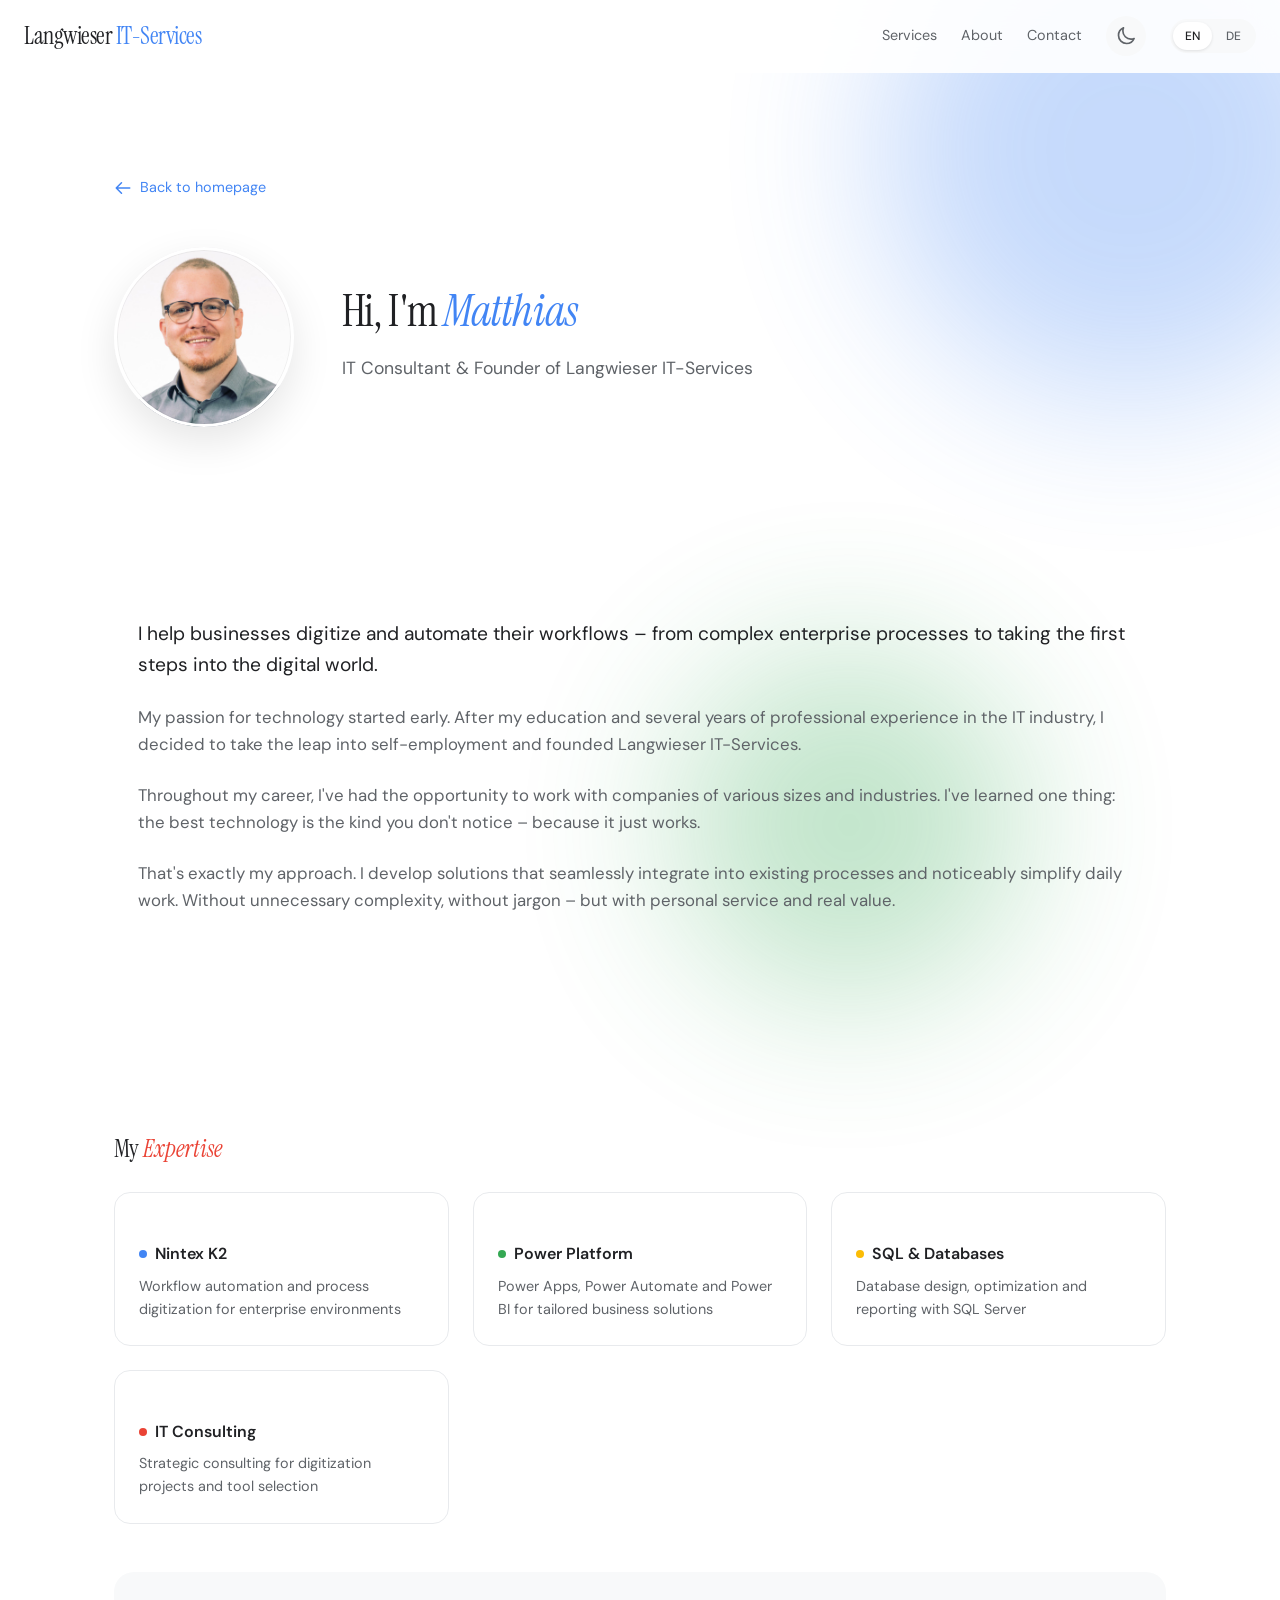
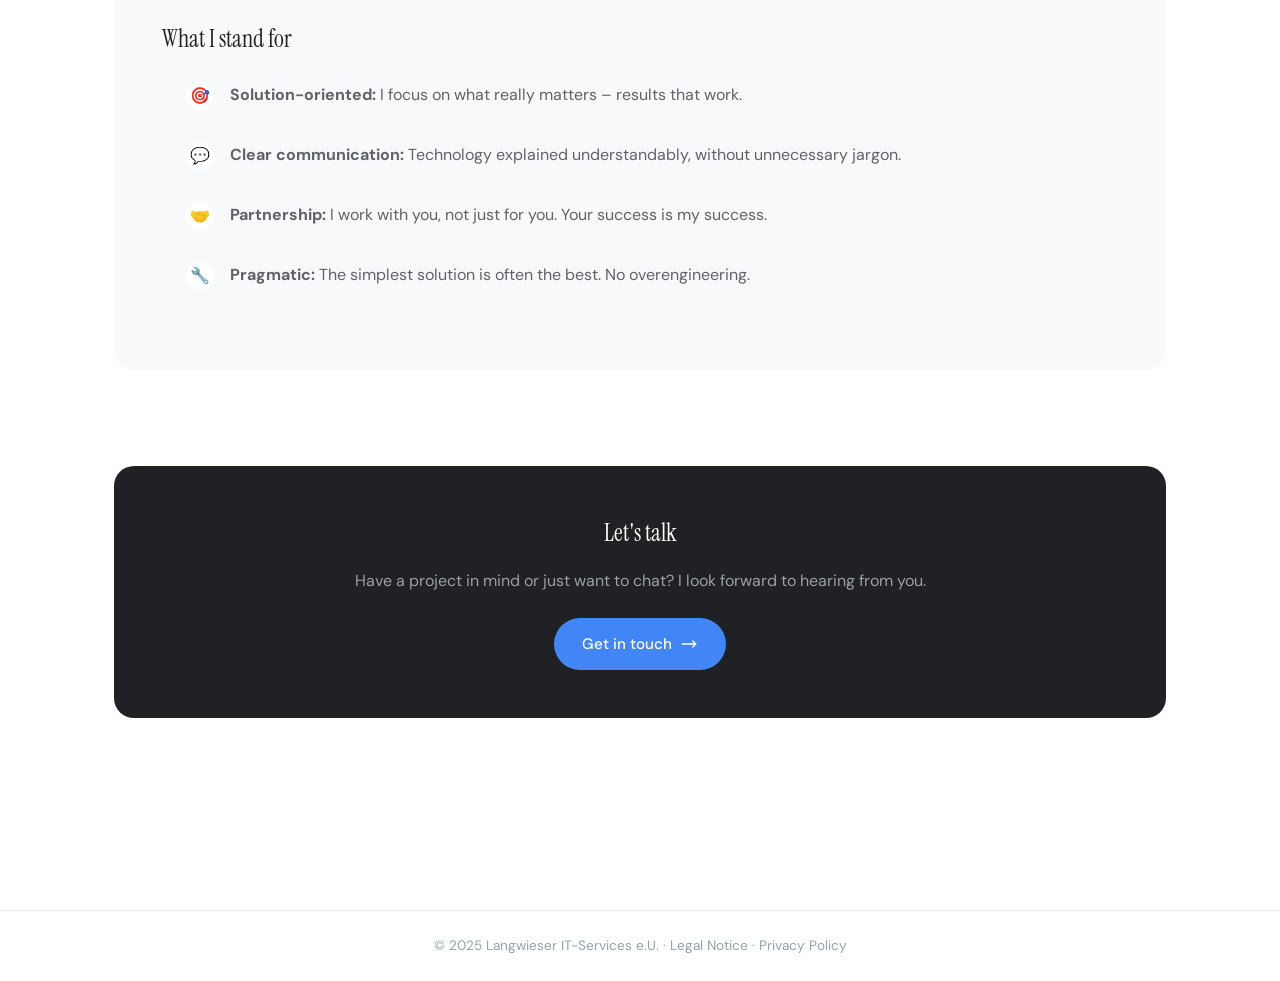
==== commit 2ffdeccc: "Add accessibility features" ====
--- a/about.html
+++ b/about.html
@@ -11,35 +11,45 @@
     <link rel="stylesheet" href="styles.css">
 </head>
 <body>
-    <div class="accent-shape blue"></div>
-    <div class="accent-shape green"></div>
+    <!-- Skip to main content for accessibility -->
+    <a href="#main-content" class="skip-link">Skip to main content</a>
+
+    <div class="accent-shape blue" aria-hidden="true"></div>
+    <div class="accent-shape green" aria-hidden="true"></div>
 
     <nav>
         <div class="nav-inner">
             <a href="index.html" class="logo">Langwieser <span>IT-Services</span></a>
-            <div class="nav-links">
+
+            <button class="menu-toggle" aria-label="Toggle menu" aria-expanded="false" aria-controls="nav-links">
+                <svg fill="none" stroke="currentColor" stroke-width="2" viewBox="0 0 24 24" aria-hidden="true">
+                    <path stroke-linecap="round" stroke-linejoin="round" d="M4 6h16M4 12h16M4 18h16"/>
+                </svg>
+            </button>
+
+            <div class="nav-links" id="nav-links">
                 <a href="index.html#services" data-i18n="nav.services">Leistungen</a>
                 <a href="about.html" data-i18n="nav.about">Über mich</a>
                 <a href="index.html#contact" data-i18n="nav.contact">Kontakt</a>
                 <button class="theme-toggle" aria-label="Toggle dark mode">
-                    <svg class="icon-moon" fill="none" stroke="currentColor" stroke-width="2" viewBox="0 0 24 24">
+                    <svg class="icon-moon" fill="none" stroke="currentColor" stroke-width="2" viewBox="0 0 24 24" aria-hidden="true">
                         <path stroke-linecap="round" stroke-linejoin="round" d="M21.752 15.002A9.718 9.718 0 0118 15.75c-5.385 0-9.75-4.365-9.75-9.75 0-1.33.266-2.597.748-3.752A9.753 9.753 0 003 11.25C3 16.635 7.365 21 12.75 21a9.753 9.753 0 009.002-5.998z"/>
                     </svg>
-                    <svg class="icon-sun" fill="none" stroke="currentColor" stroke-width="2" viewBox="0 0 24 24">
+                    <svg class="icon-sun" fill="none" stroke="currentColor" stroke-width="2" viewBox="0 0 24 24" aria-hidden="true">
                         <path stroke-linecap="round" stroke-linejoin="round" d="M12 3v2.25m6.364.386l-1.591 1.591M21 12h-2.25m-.386 6.364l-1.591-1.591M12 18.75V21m-4.773-4.227l-1.591 1.591M5.25 12H3m4.227-4.773L5.636 5.636M15.75 12a3.75 3.75 0 11-7.5 0 3.75 3.75 0 017.5 0z"/>
                     </svg>
                 </button>
-                <div class="lang-toggle">
-                    <button data-lang="en">EN</button>
-                    <button data-lang="de">DE</button>
+                <div class="lang-toggle" role="group" aria-label="Language selection">
+                    <button data-lang="en" aria-pressed="false">EN</button>
+                    <button data-lang="de" aria-pressed="false">DE</button>
                 </div>
             </div>
         </div>
     </nav>
 
-    <main>
+    <main id="main-content">
         <a href="index.html" class="back-link">
-            <svg fill="none" stroke="currentColor" stroke-width="2" viewBox="0 0 24 24">
+            <svg fill="none" stroke="currentColor" stroke-width="2" viewBox="0 0 24 24" aria-hidden="true">
                 <path stroke-linecap="round" stroke-linejoin="round" d="M10 19l-7-7m0 0l7-7m-7 7h18"/>
             </svg>
             <span data-i18n="about.back">Zurück zur Startseite</span>
@@ -47,8 +57,8 @@
 
         <header class="about-header">
             <div class="profile-picture">
-                <img src="profile.jpg" alt="Matthias Langwieser" onerror="this.style.display='none'; this.parentElement.classList.add('placeholder');">
-                <span class="profile-initials">ML</span>
+                <img src="profile.jpg" alt="Matthias Langwieser, IT Consultant" onerror="this.style.display='none'; this.parentElement.classList.add('placeholder');">
+                <span class="profile-initials" aria-hidden="true">ML</span>
             </div>
             <div class="about-intro">
                 <h1 data-i18n="about.title">Hallo, ich bin <em>Matthias</em></h1>
@@ -74,19 +84,19 @@
         <h2 data-i18n="about.skills.title">Meine <em>Expertise</em></h2>
         <div class="skills-grid">
             <div class="skill-card">
-                <h3><span class="dot"></span> <span data-i18n="about.skills.k2.title">Nintex K2</span></h3>
+                <h3><span class="dot" aria-hidden="true"></span> <span data-i18n="about.skills.k2.title">Nintex K2</span></h3>
                 <p data-i18n="about.skills.k2.text">Workflow-Automatisierung und Prozessdigitalisierung für Enterprise-Umgebungen</p>
             </div>
             <div class="skill-card">
-                <h3><span class="dot"></span> <span data-i18n="about.skills.power.title">Power Platform</span></h3>
+                <h3><span class="dot" aria-hidden="true"></span> <span data-i18n="about.skills.power.title">Power Platform</span></h3>
                 <p data-i18n="about.skills.power.text">Power Apps, Power Automate und Power BI für maßgeschneiderte Business-Lösungen</p>
             </div>
             <div class="skill-card">
-                <h3><span class="dot"></span> <span data-i18n="about.skills.sql.title">SQL & Datenbanken</span></h3>
+                <h3><span class="dot" aria-hidden="true"></span> <span data-i18n="about.skills.sql.title">SQL & Datenbanken</span></h3>
                 <p data-i18n="about.skills.sql.text">Datenbankdesign, Optimierung und Reporting mit SQL Server</p>
             </div>
             <div class="skill-card">
-                <h3><span class="dot"></span> <span data-i18n="about.skills.consulting.title">IT-Beratung</span></h3>
+                <h3><span class="dot" aria-hidden="true"></span> <span data-i18n="about.skills.consulting.title">IT-Beratung</span></h3>
                 <p data-i18n="about.skills.consulting.text">Strategische Beratung für Digitalisierungsprojekte und Tool-Auswahl</p>
             </div>
         </div>
@@ -95,19 +105,19 @@
             <h2 data-i18n="about.values.title">Wofür ich stehe</h2>
             <ul class="values-list">
                 <li>
-                    <span class="icon">🎯</span>
+                    <span class="icon" aria-hidden="true">🎯</span>
                     <span data-i18n="about.values.item1"><strong>Lösungsorientiert:</strong> Ich fokussiere mich auf das, was wirklich zählt – Ergebnisse, die funktionieren.</span>
                 </li>
                 <li>
-                    <span class="icon">💬</span>
+                    <span class="icon" aria-hidden="true">💬</span>
                     <span data-i18n="about.values.item2"><strong>Klare Kommunikation:</strong> Technologie verständlich erklärt, ohne unnötigen Fachjargon.</span>
                 </li>
                 <li>
-                    <span class="icon">🤝</span>
+                    <span class="icon" aria-hidden="true">🤝</span>
                     <span data-i18n="about.values.item3"><strong>Partnerschaftlich:</strong> Ich arbeite mit Ihnen, nicht nur für Sie. Ihr Erfolg ist mein Erfolg.</span>
                 </li>
                 <li>
-                    <span class="icon">🔧</span>
+                    <span class="icon" aria-hidden="true">🔧</span>
                     <span data-i18n="about.values.item4"><strong>Pragmatisch:</strong> Die einfachste Lösung ist oft die beste. Kein Overengineering.</span>
                 </li>
             </ul>
@@ -118,7 +128,7 @@
             <p data-i18n="about.cta.text">Haben Sie ein Projekt im Sinn oder möchten Sie einfach unverbindlich plaudern? Ich freue mich auf Ihre Nachricht.</p>
             <a href="index.html#contact" class="btn">
                 <span data-i18n="about.cta.button">Kontakt aufnehmen</span>
-                <svg fill="none" stroke="currentColor" stroke-width="2" viewBox="0 0 24 24">
+                <svg fill="none" stroke="currentColor" stroke-width="2" viewBox="0 0 24 24" aria-hidden="true">
                     <path stroke-linecap="round" stroke-linejoin="round" d="M17 8l4 4m0 0l-4 4m4-4H3"/>
                 </svg>
             </a>
--- a/styles.css
+++ b/styles.css
@@ -54,6 +54,41 @@
     box-sizing: border-box;
 }
 
+/* Accessibility: Skip link */
+.skip-link {
+    position: absolute;
+    top: -100px;
+    left: 50%;
+    transform: translateX(-50%);
+    background: var(--google-blue);
+    color: #ffffff;
+    padding: 12px 24px;
+    border-radius: 0 0 8px 8px;
+    font-weight: 500;
+    text-decoration: none;
+    z-index: 1000;
+    transition: top 0.3s ease;
+}
+
+.skip-link:focus {
+    top: 0;
+    outline: 2px solid var(--google-yellow);
+    outline-offset: 2px;
+}
+
+/* Accessibility: Visually hidden (for screen readers) */
+.visually-hidden {
+    position: absolute;
+    width: 1px;
+    height: 1px;
+    padding: 0;
+    margin: -1px;
+    overflow: hidden;
+    clip: rect(0, 0, 0, 0);
+    white-space: nowrap;
+    border: 0;
+}
+
 html {
     scroll-behavior: smooth;
 }
@@ -150,7 +185,7 @@
 }
 
 .nav-inner {
-    max-width: 1200px;
+    max-width: 1400px;
     margin: 0 auto;
     display: flex;
     justify-content: space-between;
@@ -277,7 +312,7 @@
 }
 
 .container {
-    max-width: 1100px;
+    max-width: 1400px;
     margin: 0 auto;
 }
 
@@ -290,7 +325,7 @@
 }
 
 .hero-content {
-    max-width: 800px;
+    max-width: 900px;
 }
 
 .hero-label {
@@ -336,7 +371,7 @@
 .hero-text {
     font-size: 1.15rem;
     color: var(--text-secondary);
-    max-width: 550px;
+    max-width: 650px;
     margin-bottom: var(--space-lg);
     opacity: 0;
     animation: fadeUp 0.8s ease 0.2s forwards;
@@ -947,7 +982,7 @@
 
 /* Content Pages - Generic Elements */
 main {
-    max-width: 800px;
+    max-width: 1000px;
     margin: 0 auto;
     padding: calc(80px + var(--space-xl)) var(--space-md) var(--space-xl);
 }
@@ -955,7 +990,7 @@
 /* Override for about page */
 .about-header ~ * main,
 body:has(.about-header) main {
-    max-width: 900px;
+    max-width: 1100px;
 }
 
 h1 {
@@ -1249,3 +1284,75 @@
     background: var(--white);
     color: var(--near-black);
 }
+
+/* Accessibility: Focus styles for keyboard navigation */
+*:focus-visible {
+    outline: 2px solid var(--google-blue);
+    outline-offset: 2px;
+}
+
+a:focus-visible,
+button:focus-visible {
+    outline: 2px solid var(--google-blue);
+    outline-offset: 2px;
+}
+
+.btn:focus-visible {
+    outline: 2px solid var(--google-blue);
+    outline-offset: 4px;
+    box-shadow: 0 0 0 4px rgba(66, 133, 244, 0.2);
+}
+
+.theme-toggle:focus-visible {
+    outline: 2px solid var(--google-blue);
+    outline-offset: 2px;
+}
+
+.lang-toggle button:focus-visible {
+    outline: 2px solid var(--google-blue);
+    outline-offset: 2px;
+}
+
+.contact-form input:focus-visible,
+.contact-form textarea:focus-visible {
+    outline: none;
+    border-color: var(--google-blue);
+    box-shadow: 0 0 0 3px rgba(66, 133, 244, 0.2);
+}
+
+.service-card:focus-within {
+    outline: 2px solid var(--google-blue);
+    outline-offset: 4px;
+}
+
+.skill-card:focus-within {
+    outline: 2px solid var(--google-blue);
+    outline-offset: 4px;
+}
+
+/* Reduce motion for users who prefer it */
+@media (prefers-reduced-motion: reduce) {
+    *,
+    *::before,
+    *::after {
+        animation-duration: 0.01ms !important;
+        animation-iteration-count: 1 !important;
+        transition-duration: 0.01ms !important;
+    }
+
+    html {
+        scroll-behavior: auto;
+    }
+
+    .accent-shape {
+        animation: none;
+    }
+
+    .hero-label .dot {
+        animation: none;
+    }
+
+    .about-decoration {
+        animation: none;
+    }
+}
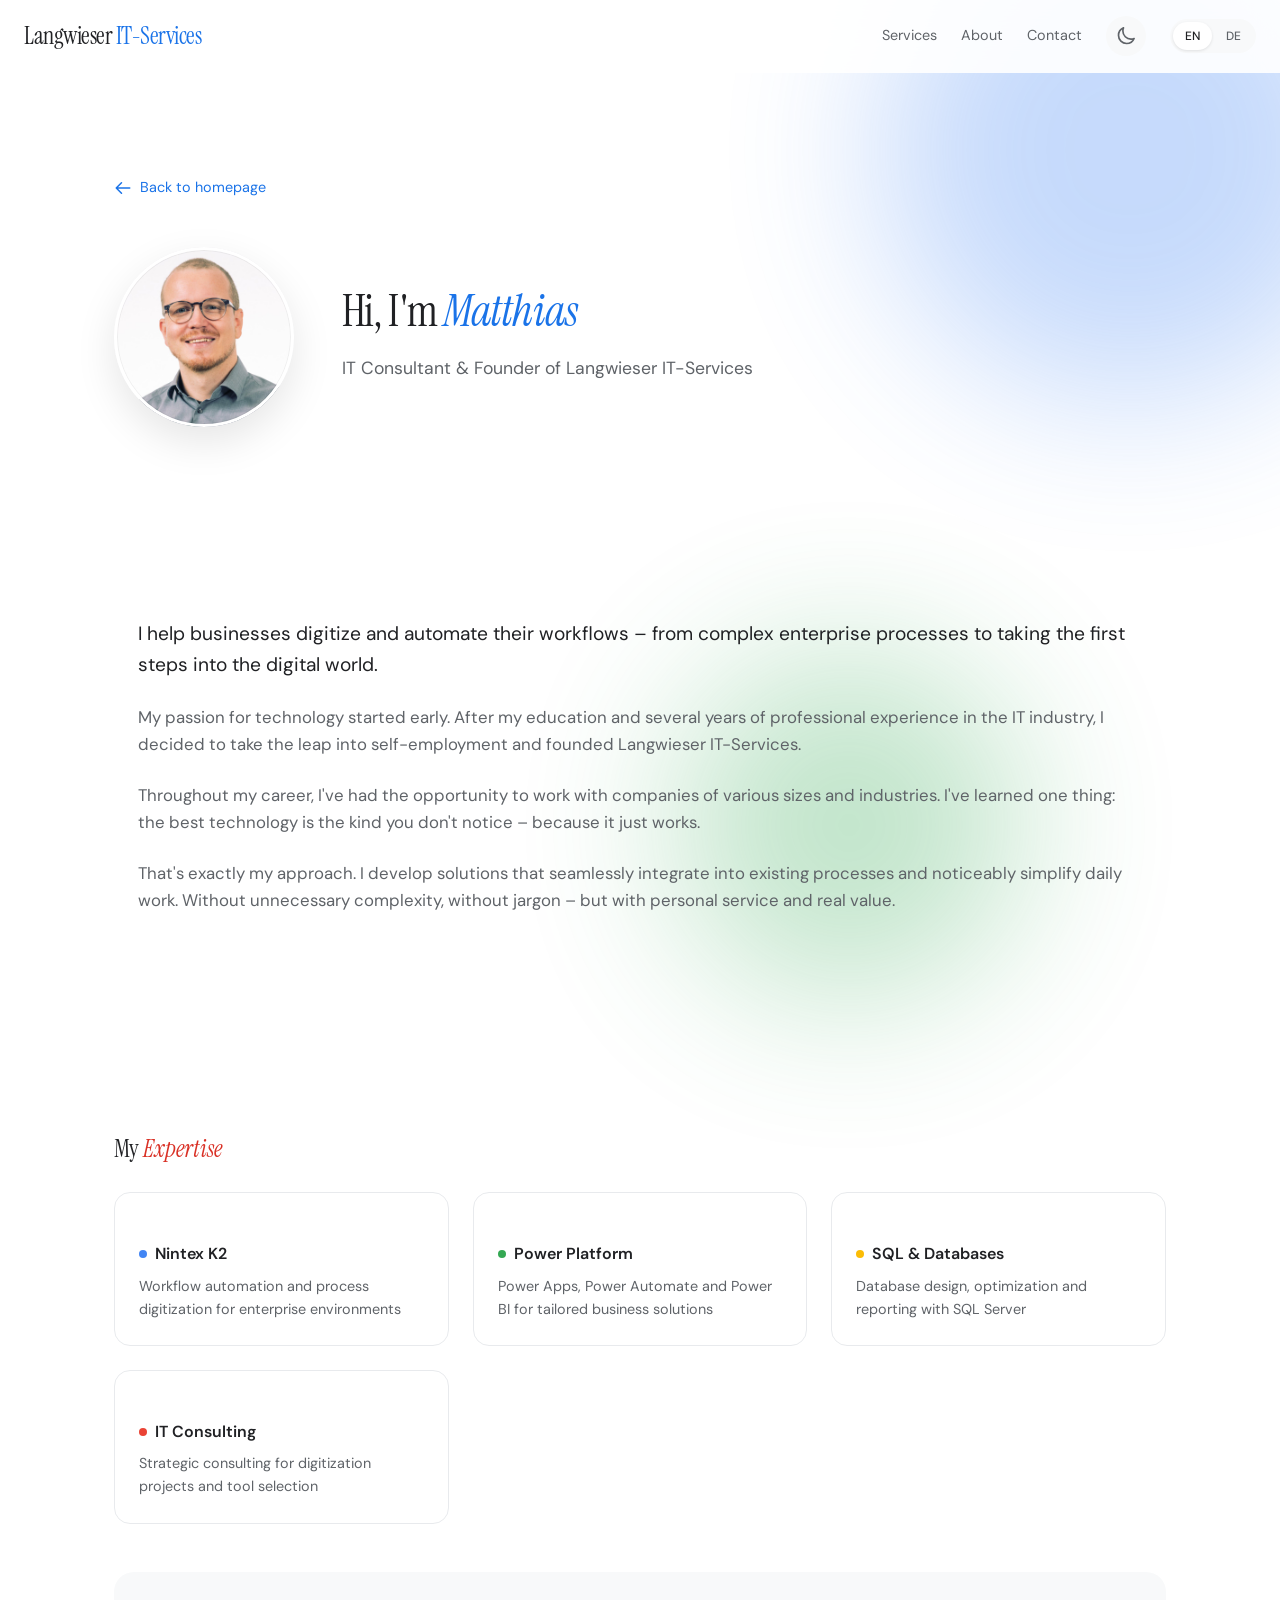
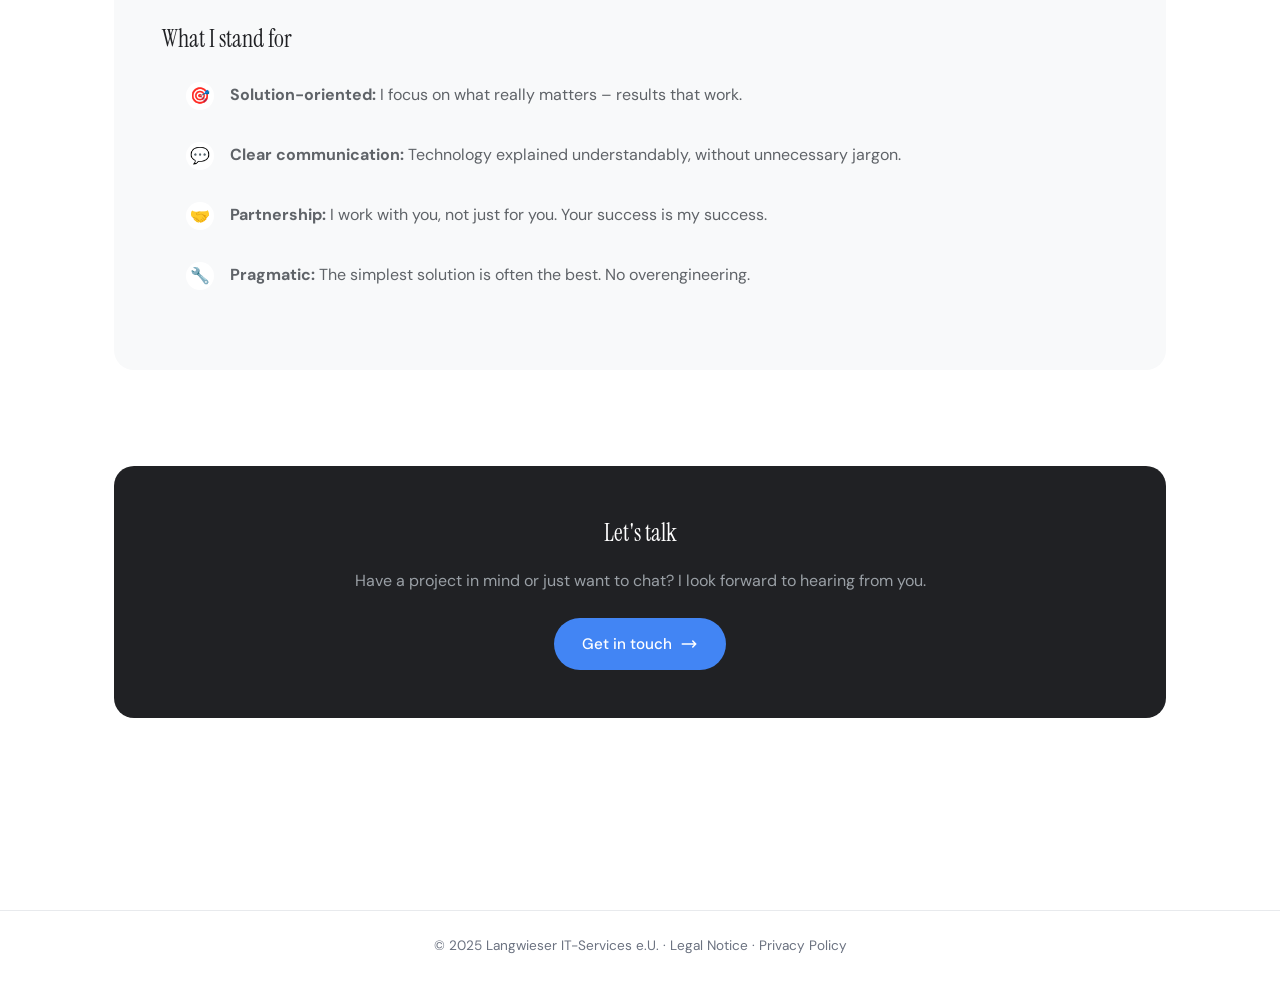
==== commit f149a6c2: "Improve accessibility: Fix contrast ratios and heading structure - Fix h1 DOM order for screen reade" ====
--- a/about.html
+++ b/about.html
@@ -126,7 +126,7 @@
         <div class="cta-section">
             <h2 data-i18n="about.cta.title">Lassen Sie uns sprechen</h2>
             <p data-i18n="about.cta.text">Haben Sie ein Projekt im Sinn oder möchten Sie einfach unverbindlich plaudern? Ich freue mich auf Ihre Nachricht.</p>
-            <a href="index.html#contact" class="btn">
+            <a href="index.html#contact" class="btn btn-primary">
                 <span data-i18n="about.cta.button">Kontakt aufnehmen</span>
                 <svg fill="none" stroke="currentColor" stroke-width="2" viewBox="0 0 24 24" aria-hidden="true">
                     <path stroke-linecap="round" stroke-linejoin="round" d="M17 8l4 4m0 0l-4 4m4-4H3"/>
--- a/styles.css
+++ b/styles.css
@@ -11,7 +11,7 @@
     --bg-nav: rgba(255, 255, 255, 0.9);
     --text-primary: #202124;
     --text-secondary: #5f6368;
-    --text-muted: #9aa0a6;
+    --text-muted: #6b7280;
     --border-color: #e8eaed;
     --card-bg: #ffffff;
     --input-bg: rgba(255, 255, 255, 0.05);
@@ -20,6 +20,12 @@
     --google-red: #ea4335;
     --google-yellow: #fbbc05;
     --google-green: #34a853;
+
+    /* Accessible text versions (WCAG AA compliant) */
+    --google-blue-text: #1a73e8;
+    --google-red-text: #d93025;
+    --google-yellow-text: #c5970a;
+    --google-green-text: #188038;
 
     --font-body: 'DM Sans', -apple-system, BlinkMacSystemFont, sans-serif;
     --font-display: 'Instrument Serif', Georgia, serif;
@@ -46,6 +52,12 @@
     --light-gray: #3a3a3a;
     --near-black: #e8eaed;
     --white: #121212;
+
+    /* Accessible text versions for dark mode */
+    --google-blue-text: #8ab4f8;
+    --google-red-text: #f28b82;
+    --google-yellow-text: #fdd663;
+    --google-green-text: #81c995;
 }
 
 * {
@@ -201,7 +213,7 @@
 }
 
 .logo span {
-    color: var(--google-blue);
+    color: var(--google-blue-text);
 }
 
 .nav-links {
@@ -321,11 +333,31 @@
     min-height: 100vh;
     display: flex;
     align-items: center;
-    padding-top: var(--space-2xl);
+    justify-content: center;
+    padding-top: 0;
 }
 
 .hero-content {
     max-width: 900px;
+    display: flex;
+    flex-direction: column;
+}
+
+/* Visual order: label first, then h1, maintains accessibility with h1 first in DOM */
+.hero-content .hero-label {
+    order: 1;
+}
+
+.hero-content h1 {
+    order: 2;
+}
+
+.hero-content .hero-text {
+    order: 3;
+}
+
+.hero-content .cta-group {
+    order: 4;
 }
 
 .hero-label {
@@ -365,7 +397,7 @@
 
 .hero h1 em {
     font-style: italic;
-    color: var(--google-blue);
+    color: var(--google-blue-text);
 }
 
 .hero-text {
@@ -458,7 +490,7 @@
     font-weight: 600;
     text-transform: uppercase;
     letter-spacing: 0.15em;
-    color: var(--google-blue);
+    color: var(--google-blue-text);
     margin-bottom: var(--space-sm);
 }
 
@@ -559,12 +591,12 @@
 
 .service-card:hover .tech-tag {
     background: rgba(66, 133, 244, 0.1);
-    color: var(--google-blue);
+    color: var(--google-blue-text);
 }
 
 .service-card.small-biz:hover .tech-tag {
     background: rgba(52, 168, 83, 0.1);
-    color: var(--google-green);
+    color: var(--google-green-text);
 }
 
 /* About */
@@ -669,7 +701,7 @@
 
 .about-content h2 em {
     font-style: italic;
-    color: var(--google-red);
+    color: var(--google-red-text);
 }
 
 .about-content p {
@@ -728,7 +760,7 @@
 }
 
 .contact .section-label {
-    color: var(--google-yellow);
+    color: #fdd663;
 }
 
 .contact .section-title {
@@ -756,7 +788,7 @@
 }
 
 .contact-info p {
-    color: var(--text-muted);
+    color: #9aa0a6;
     margin-bottom: var(--space-md);
 }
 
@@ -777,14 +809,15 @@
     stroke: var(--google-blue);
 }
 
-.contact-details a {
+.contact-details a,
+.contact-details span {
     color: var(--white);
     text-decoration: none;
     transition: color 0.2s ease;
 }
 
 .contact-details a:hover {
-    color: var(--google-blue);
+    color: var(--google-blue-text);
 }
 
 .contact-form {
@@ -812,7 +845,7 @@
 
 .contact-form input::placeholder,
 .contact-form textarea::placeholder {
-    color: #9aa0a6;
+    color: #bdc1c6;
 }
 
 .contact-form input:focus,
@@ -862,7 +895,7 @@
 }
 
 [data-theme="dark"] .contact .section-label {
-    color: var(--google-blue);
+    color: var(--google-blue-text);
 }
 
 [data-theme="dark"] .contact .section-title {
@@ -903,7 +936,7 @@
 }
 
 footer a:hover {
-    color: var(--google-blue);
+    color: var(--google-blue-text);
 }
 
 /* Dark footer for index.html (after contact section) */
@@ -987,6 +1020,12 @@
     padding: calc(80px + var(--space-xl)) var(--space-md) var(--space-xl);
 }
 
+/* Remove top padding on index page main (contains hero) */
+main:has(.hero) {
+    padding-top: 0;
+    max-width: none;
+}
+
 /* Override for about page */
 .about-header ~ * main,
 body:has(.about-header) main {
@@ -1012,7 +1051,7 @@
 
 h2 em {
     font-style: italic;
-    color: var(--google-red);
+    color: var(--google-red-text);
 }
 
 h3 {
@@ -1029,7 +1068,7 @@
 }
 
 main a {
-    color: var(--google-blue);
+    color: var(--google-blue-text);
     text-decoration: none;
 }
 
@@ -1053,7 +1092,7 @@
     align-items: center;
     gap: 8px;
     font-size: 0.9rem;
-    color: var(--google-blue);
+    color: var(--google-blue-text);
     text-decoration: none;
     margin-bottom: var(--space-lg);
     transition: gap 0.2s ease;
@@ -1154,7 +1193,7 @@
 
 .about-intro h1 em {
     font-style: italic;
-    color: var(--google-blue);
+    color: var(--google-blue-text);
 }
 
 .about-intro .subtitle {
@@ -1275,12 +1314,12 @@
     margin-bottom: var(--space-md);
 }
 
-.cta-section .btn {
+.cta-section .btn-primary {
     background: var(--google-blue);
     color: var(--white);
 }
 
-.cta-section .btn:hover {
+.cta-section .btn-primary:hover {
     background: var(--white);
     color: var(--near-black);
 }
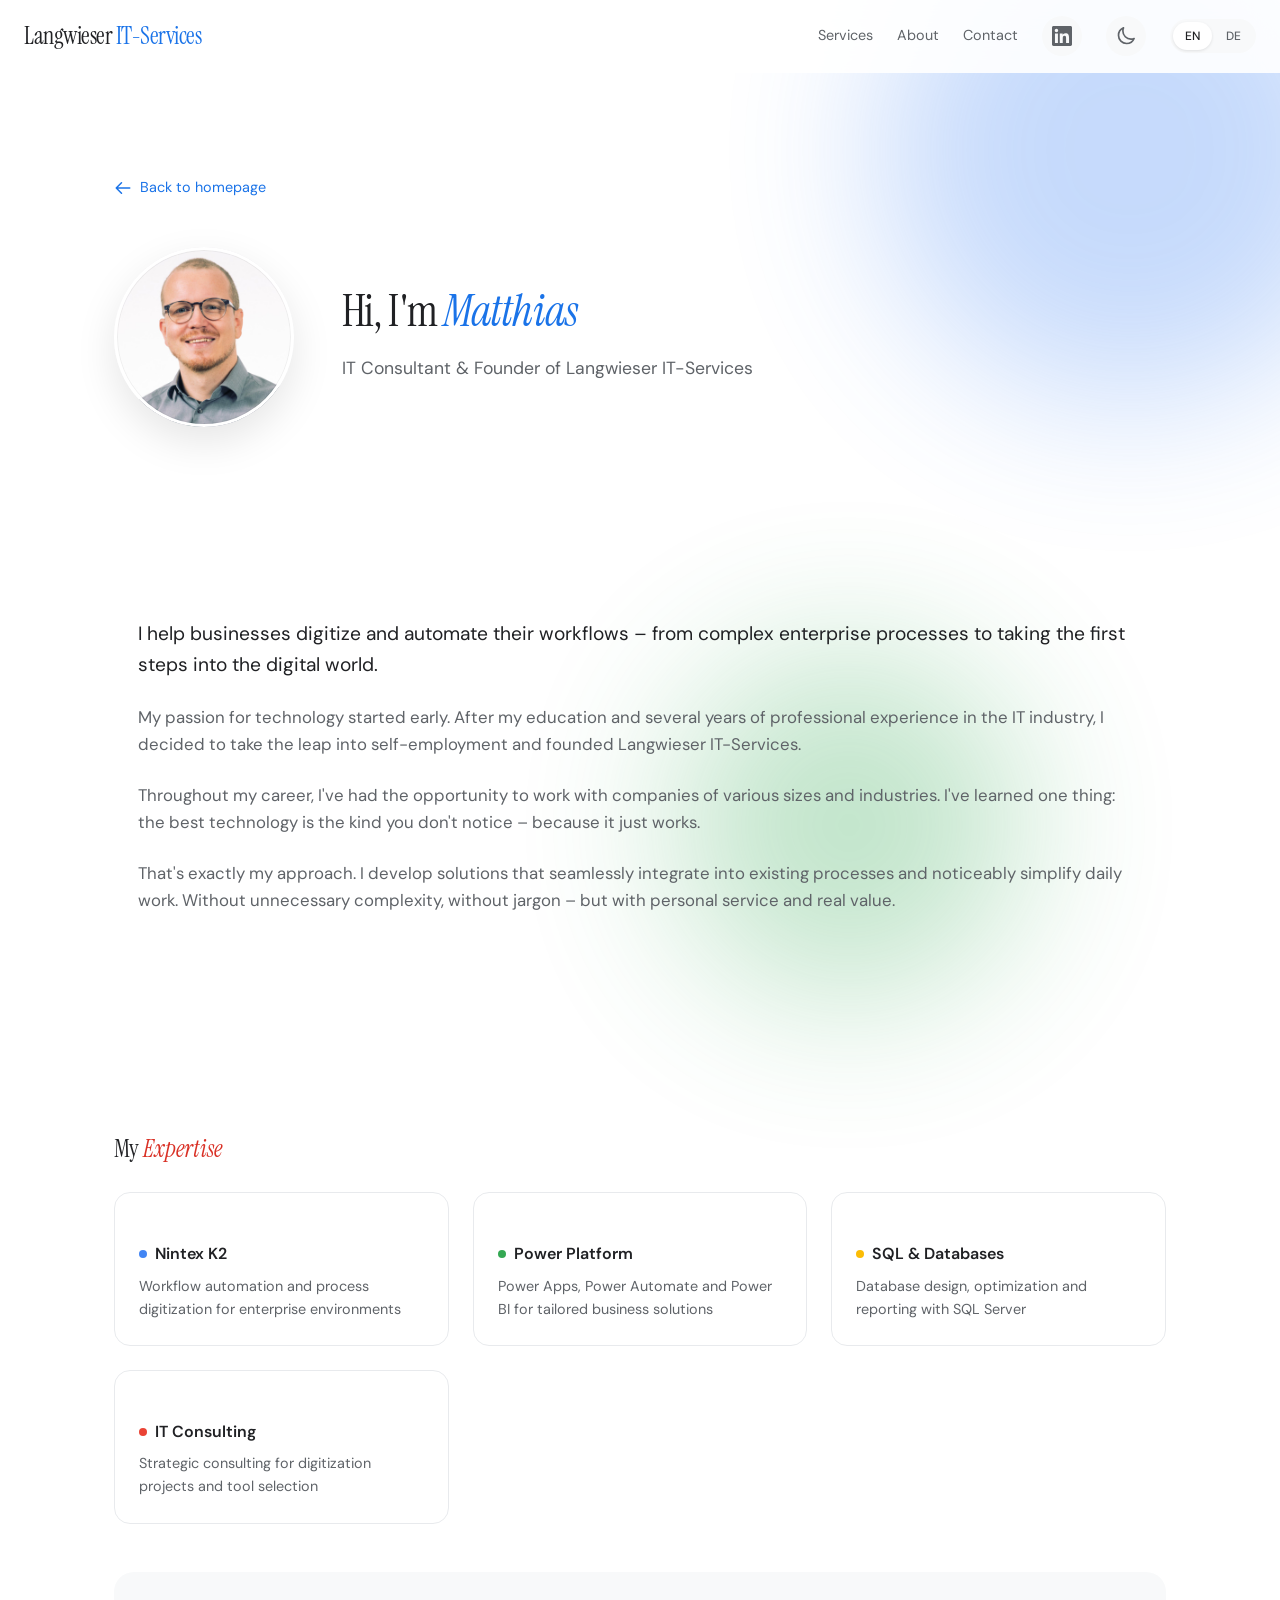
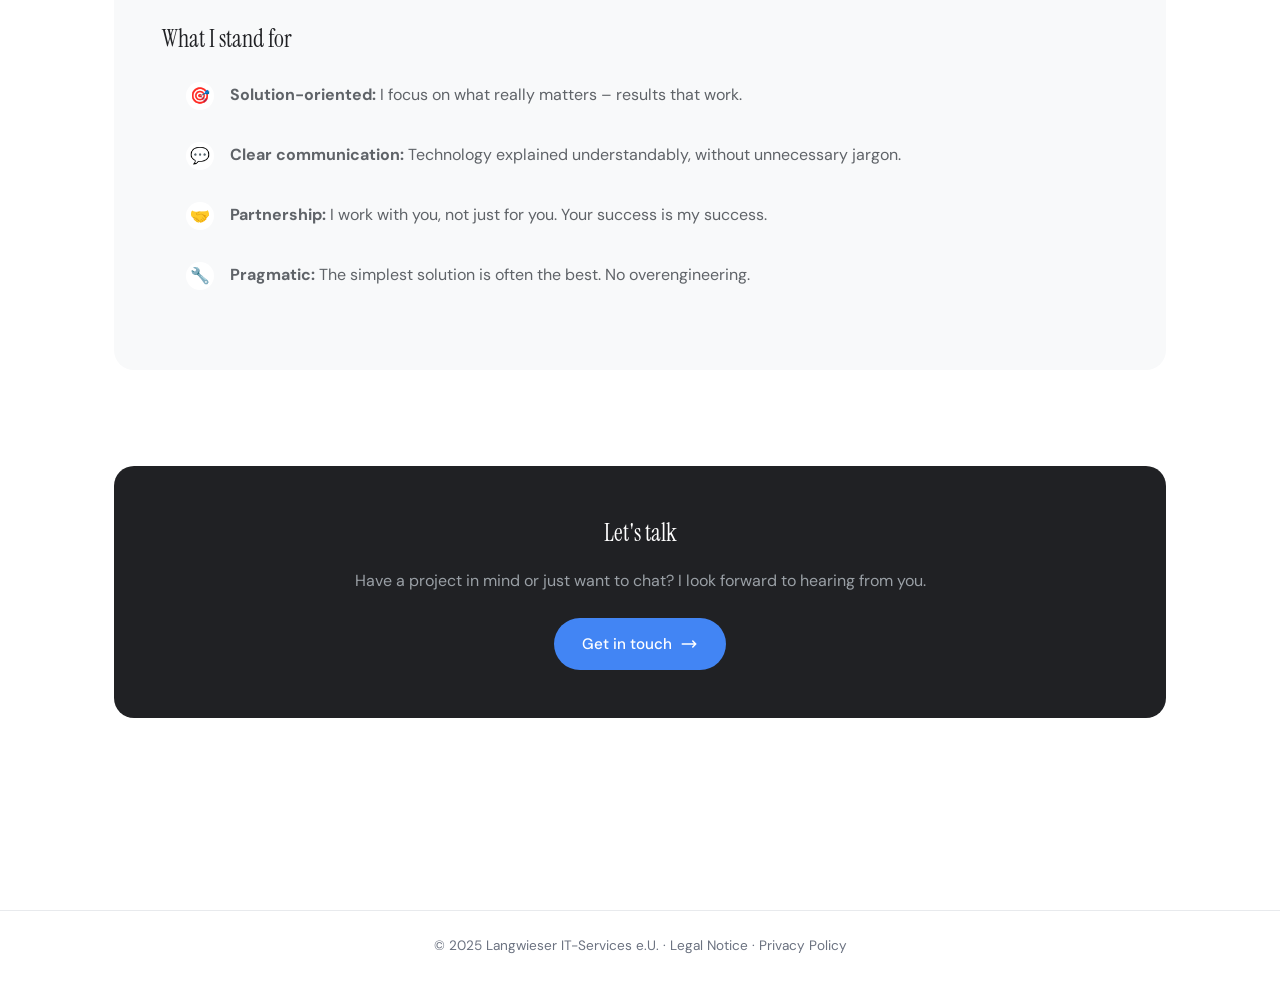
==== commit 4e915319: "Add LinkedIn profile link to navigation bar Co-Authored-By: Claude Sonnet 4.5 <noreply@anthropic.com" ====
--- a/about.html
+++ b/about.html
@@ -31,6 +31,11 @@
                 <a href="index.html#services" data-i18n="nav.services">Leistungen</a>
                 <a href="about.html" data-i18n="nav.about">Über mich</a>
                 <a href="index.html#contact" data-i18n="nav.contact">Kontakt</a>
+                <a href="https://www.linkedin.com/in/matthias-langwieser/" target="_blank" rel="noopener noreferrer" class="linkedin-link" aria-label="LinkedIn Profile">
+                    <svg fill="currentColor" viewBox="0 0 24 24" aria-hidden="true">
+                        <path d="M20.447 20.452h-3.554v-5.569c0-1.328-.027-3.037-1.852-3.037-1.853 0-2.136 1.445-2.136 2.939v5.667H9.351V9h3.414v1.561h.046c.477-.9 1.637-1.85 3.37-1.85 3.601 0 4.267 2.37 4.267 5.455v6.286zM5.337 7.433c-1.144 0-2.063-.926-2.063-2.065 0-1.138.92-2.063 2.063-2.063 1.14 0 2.064.925 2.064 2.063 0 1.139-.925 2.065-2.064 2.065zm1.782 13.019H3.555V9h3.564v11.452zM22.225 0H1.771C.792 0 0 .774 0 1.729v20.542C0 23.227.792 24 1.771 24h20.451C23.2 24 24 23.227 24 22.271V1.729C24 .774 23.2 0 22.222 0h.003z"/>
+                    </svg>
+                </a>
                 <button class="theme-toggle" aria-label="Toggle dark mode">
                     <svg class="icon-moon" fill="none" stroke="currentColor" stroke-width="2" viewBox="0 0 24 24" aria-hidden="true">
                         <path stroke-linecap="round" stroke-linejoin="round" d="M21.752 15.002A9.718 9.718 0 0118 15.75c-5.385 0-9.75-4.365-9.75-9.75 0-1.33.266-2.597.748-3.752A9.753 9.753 0 003 11.25C3 16.635 7.365 21 12.75 21a9.753 9.753 0 009.002-5.998z"/>
--- a/styles.css
+++ b/styles.css
@@ -249,6 +249,32 @@
     width: 100%;
 }
 
+.linkedin-link {
+    display: flex;
+    align-items: center;
+    justify-content: center;
+    width: 40px;
+    height: 40px;
+    border-radius: 50%;
+    background: var(--bg-secondary);
+    color: var(--text-secondary);
+    transition: all 0.2s ease;
+}
+
+.linkedin-link::after {
+    display: none !important;
+}
+
+.linkedin-link:hover {
+    background: var(--border-color);
+    color: var(--text-primary);
+}
+
+.linkedin-link svg {
+    width: 20px;
+    height: 20px;
+}
+
 .theme-toggle {
     width: 40px;
     height: 40px;
@@ -785,6 +811,7 @@
     font-size: 1.75rem;
     font-weight: 400;
     margin-bottom: var(--space-md);
+    color: var(--white);
 }
 
 .contact-info p {
@@ -1347,6 +1374,11 @@
     outline-offset: 2px;
 }
 
+.linkedin-link:focus-visible {
+    outline: 2px solid var(--google-blue);
+    outline-offset: 2px;
+}
+
 .lang-toggle button:focus-visible {
     outline: 2px solid var(--google-blue);
     outline-offset: 2px;
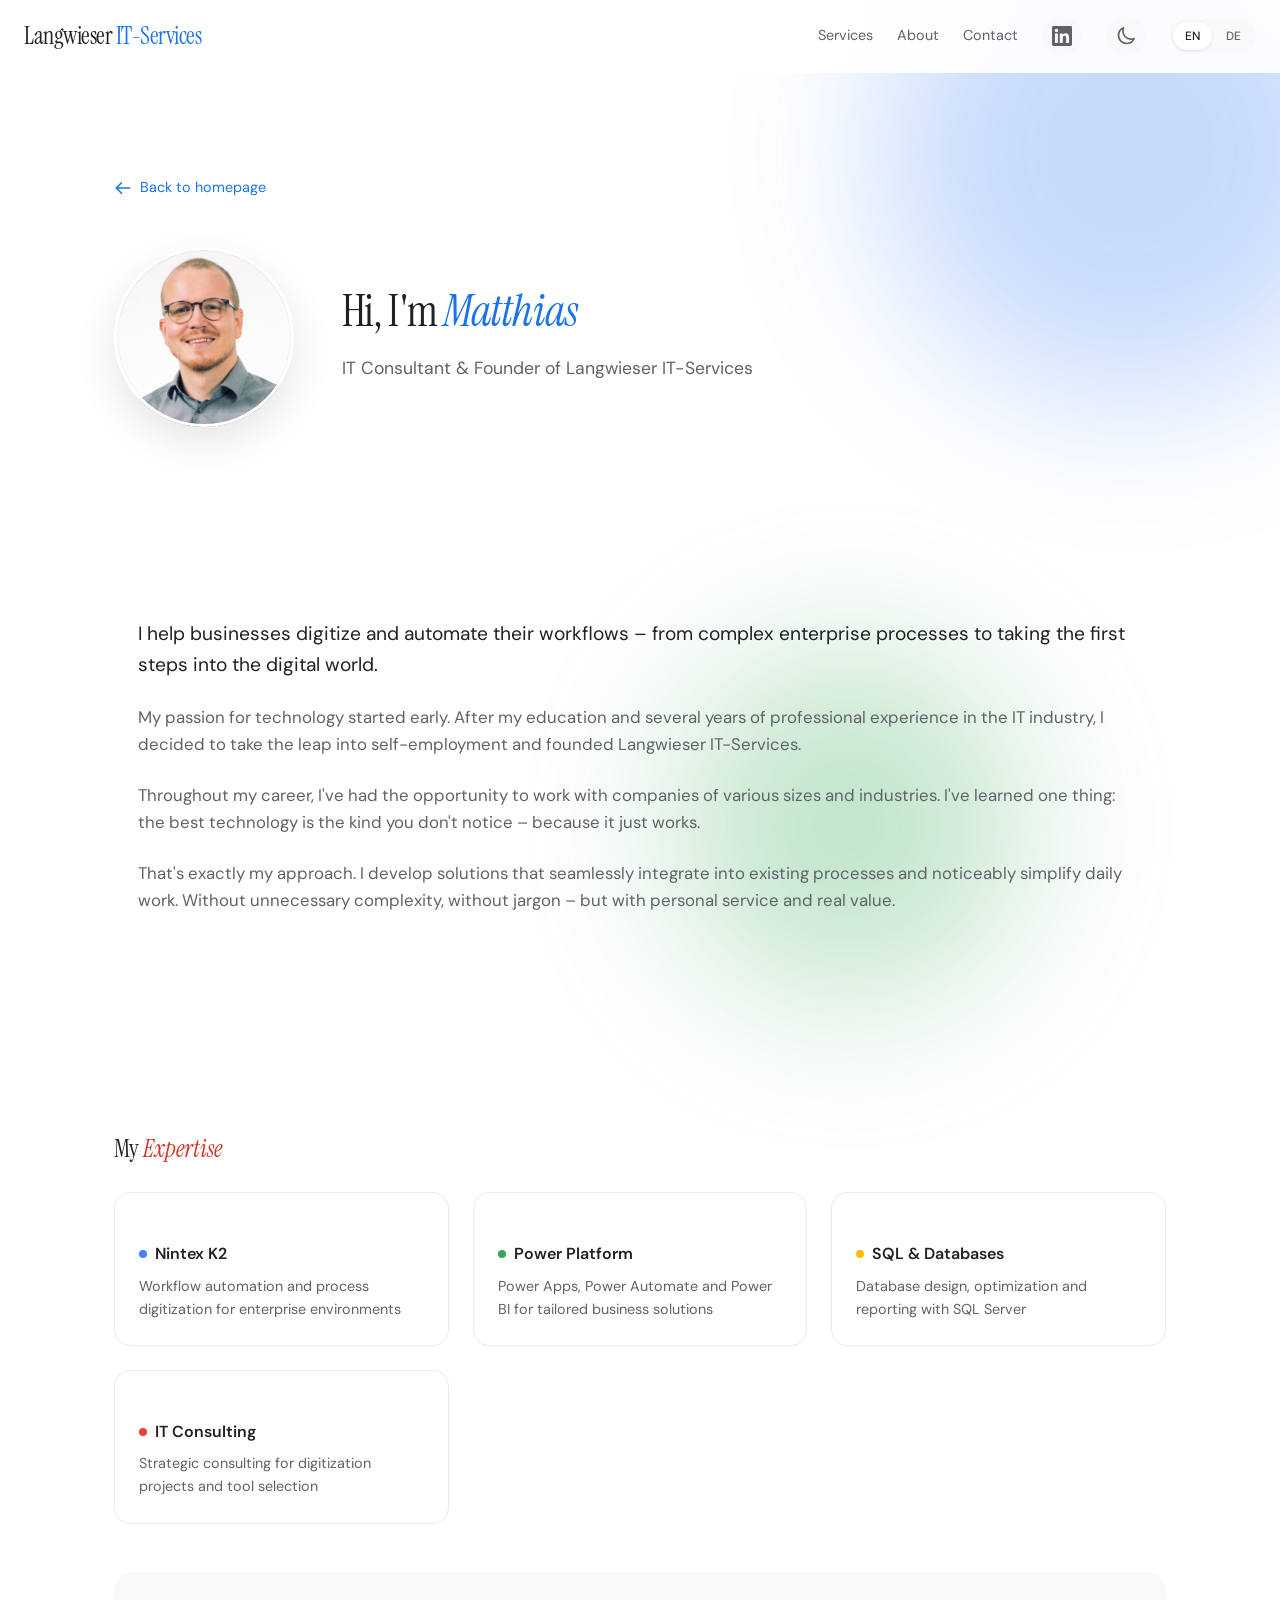
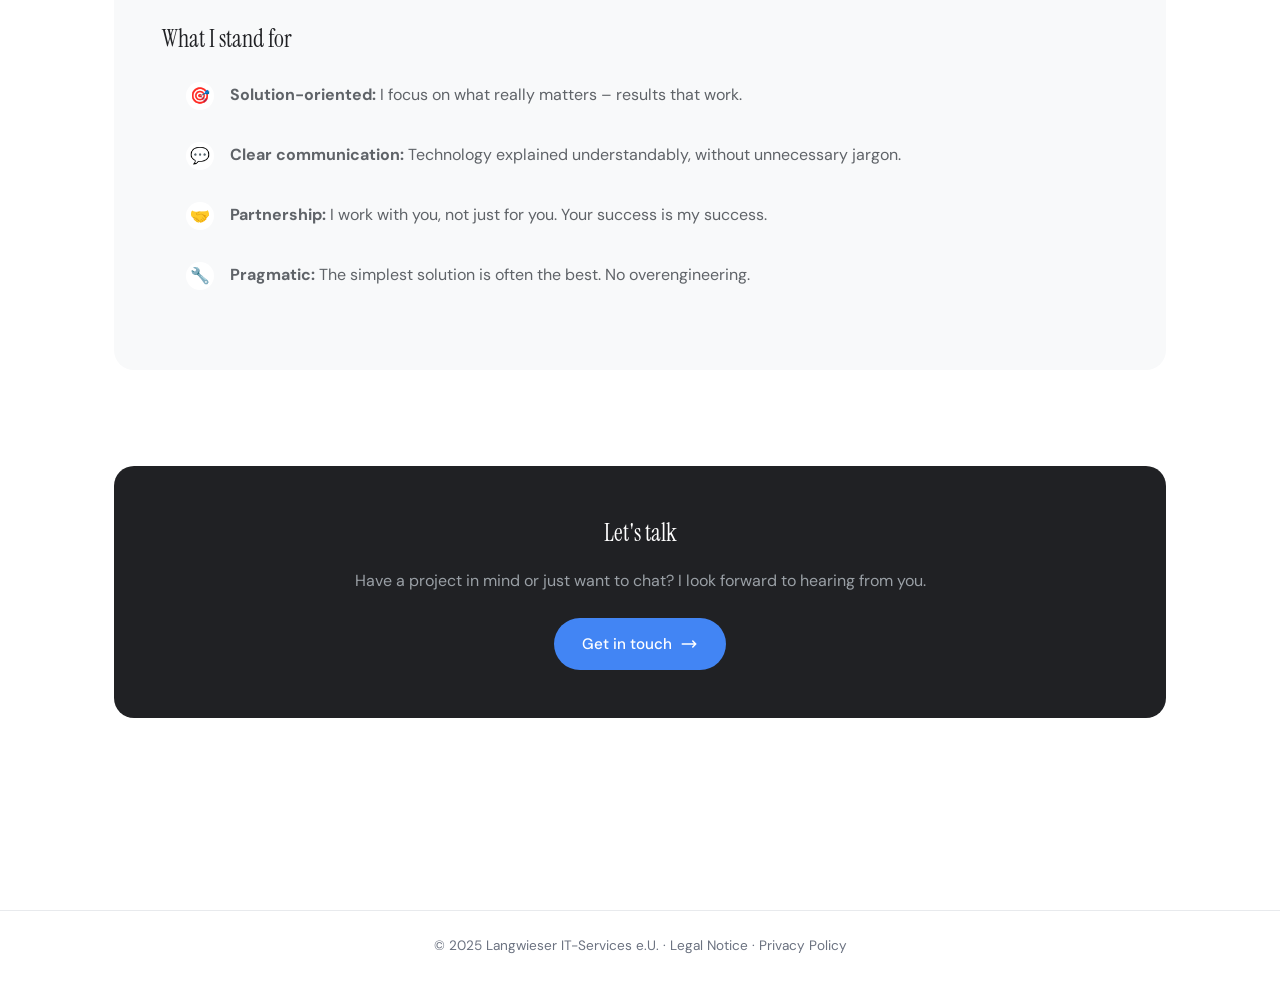
==== commit 15a7fafc: "Add comprehensive SEO optimization Implement complete SEO strategy including meta tags, structured d" ====
--- a/about.html
+++ b/about.html
@@ -3,12 +3,70 @@
 <head>
     <meta charset="UTF-8">
     <meta name="viewport" content="width=device-width, initial-scale=1.0">
-    <title>Über mich | Langwieser IT-Services e.U.</title>
+    <title>Matthias Langwieser - IT-Consultant | Langwieser IT-Services</title>
+    <meta name="description" content="Matthias Langwieser - IT-Consultant spezialisiert auf Nintex K2, Power Platform und Digitalisierungslösungen für Unternehmen jeder Größe.">
+
+    <!-- Canonical URL -->
+    <link rel="canonical" href="https://langwieser-its.at/about.html">
+
+    <!-- Hreflang Tags -->
+    <link rel="alternate" hreflang="de" href="https://langwieser-its.at/about.html">
+    <link rel="alternate" hreflang="en" href="https://langwieser-its.at/about.html">
+    <link rel="alternate" hreflang="x-default" href="https://langwieser-its.at/about.html">
+
+    <!-- Open Graph / Facebook -->
+    <meta property="og:type" content="website">
+    <meta property="og:url" content="https://langwieser-its.at/about.html">
+    <meta property="og:title" content="Matthias Langwieser - IT-Consultant">
+    <meta property="og:description" content="IT-Consultant spezialisiert auf Nintex K2, Power Platform und Digitalisierungslösungen für Unternehmen jeder Größe.">
+    <meta property="og:image" content="https://langwieser-its.at/profile.jpg">
+    <meta property="og:locale" content="de_AT">
+    <meta property="og:locale:alternate" content="en_US">
+
+    <!-- Twitter -->
+    <meta name="twitter:card" content="summary_large_image">
+    <meta name="twitter:url" content="https://langwieser-its.at/about.html">
+    <meta name="twitter:title" content="Matthias Langwieser - IT-Consultant">
+    <meta name="twitter:description" content="IT-Consultant spezialisiert auf Nintex K2, Power Platform und Digitalisierungslösungen für Unternehmen jeder Größe.">
+    <meta name="twitter:image" content="https://langwieser-its.at/profile.jpg">
+
     <link rel="icon" type="image/svg+xml" href="favicon.svg">
     <link rel="preconnect" href="https://fonts.googleapis.com">
     <link rel="preconnect" href="https://fonts.gstatic.com" crossorigin>
     <link href="https://fonts.googleapis.com/css2?family=DM+Sans:ital,opsz,wght@0,9..40,300;0,9..40,400;0,9..40,500;0,9..40,600;0,9..40,700&family=Instrument+Serif:ital@0;1&display=swap" rel="stylesheet">
     <link rel="stylesheet" href="styles.css">
+
+    <!-- Structured Data - Person -->
+    <script type="application/ld+json">
+    {
+      "@context": "https://schema.org",
+      "@type": "Person",
+      "name": "Matthias Langwieser",
+      "url": "https://langwieser-its.at/about.html",
+      "image": "https://langwieser-its.at/profile.jpg",
+      "sameAs": [
+        "https://www.linkedin.com/in/matthias-langwieser/"
+      ],
+      "jobTitle": "IT Consultant",
+      "worksFor": {
+        "@type": "Organization",
+        "name": "Langwieser IT-Services e.U."
+      },
+      "address": {
+        "@type": "PostalAddress",
+        "addressLocality": "Sankt Ulrich bei Steyr",
+        "addressCountry": "AT"
+      },
+      "knowsAbout": [
+        "Nintex K2",
+        "Power Platform",
+        "Power Automate",
+        "Workflow Automation",
+        "SQL Server",
+        "Digitalization"
+      ]
+    }
+    </script>
 </head>
 <body>
     <!-- Skip to main content for accessibility -->
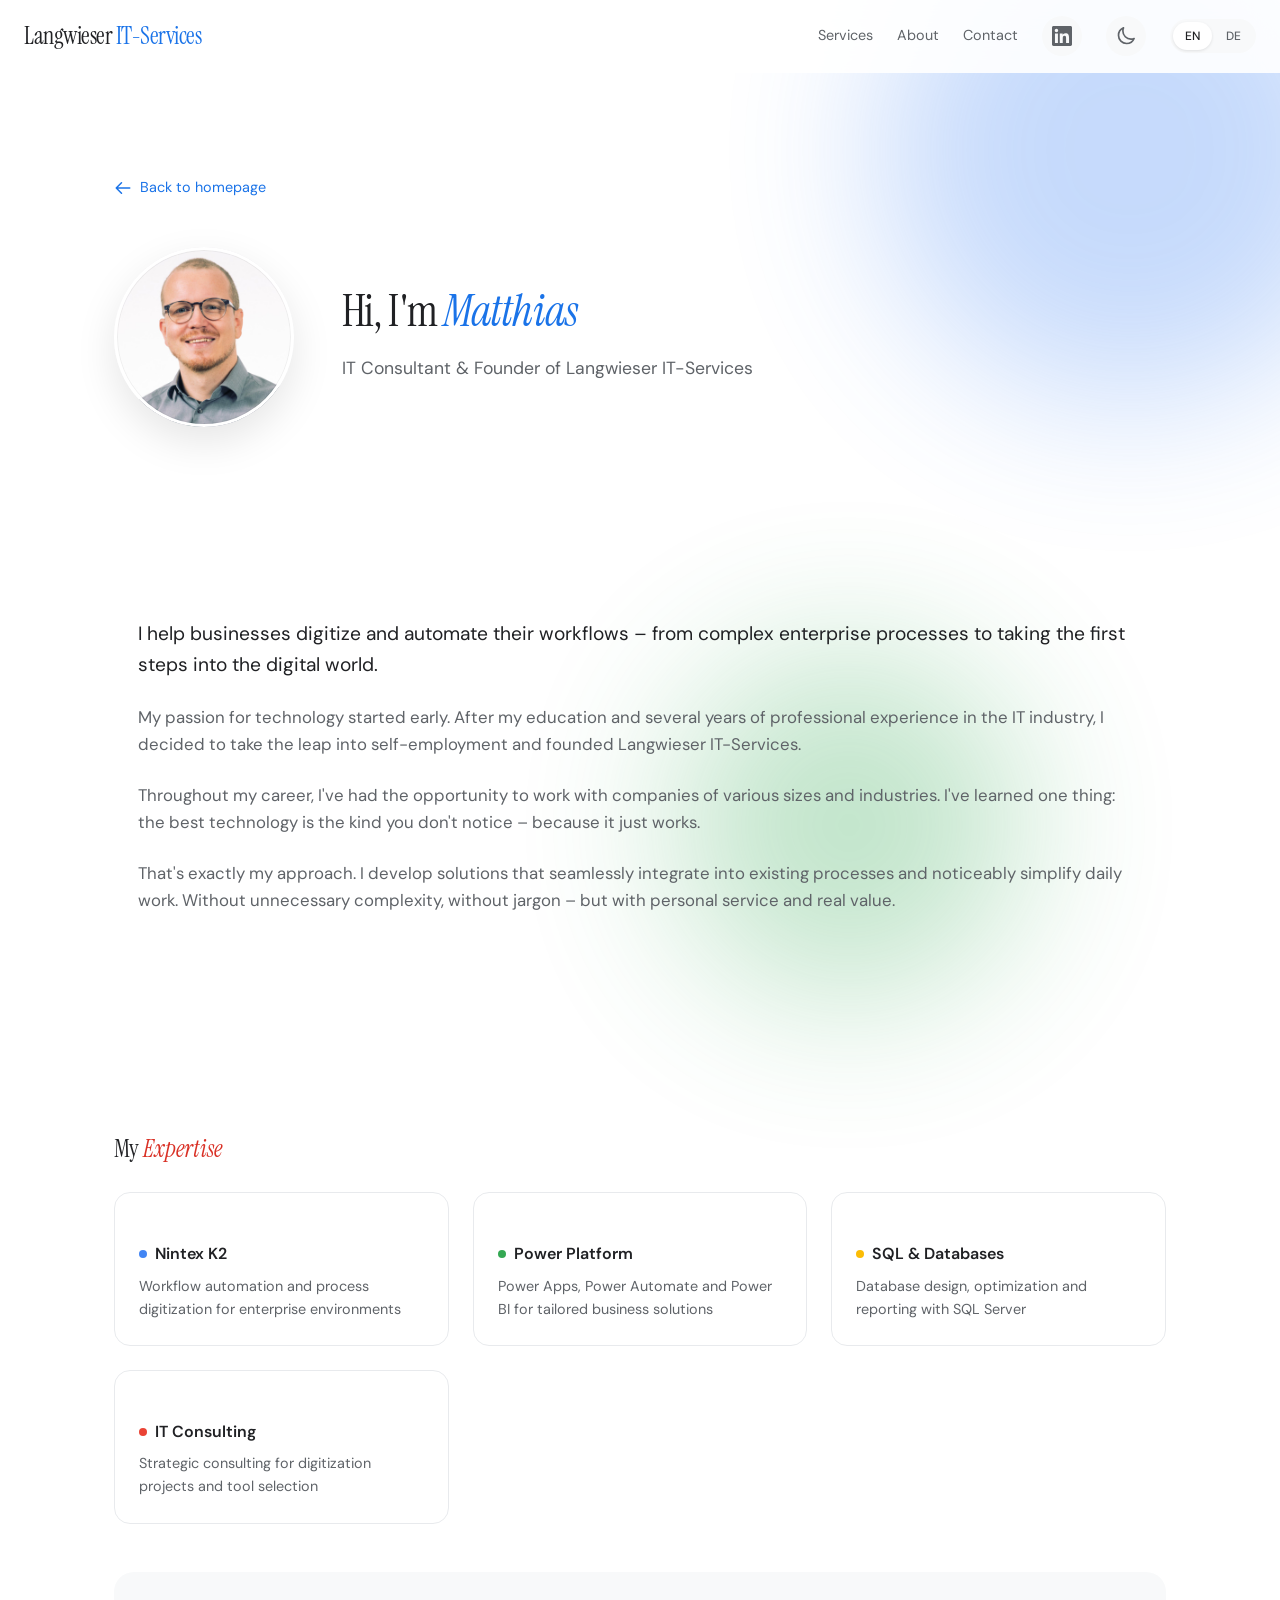
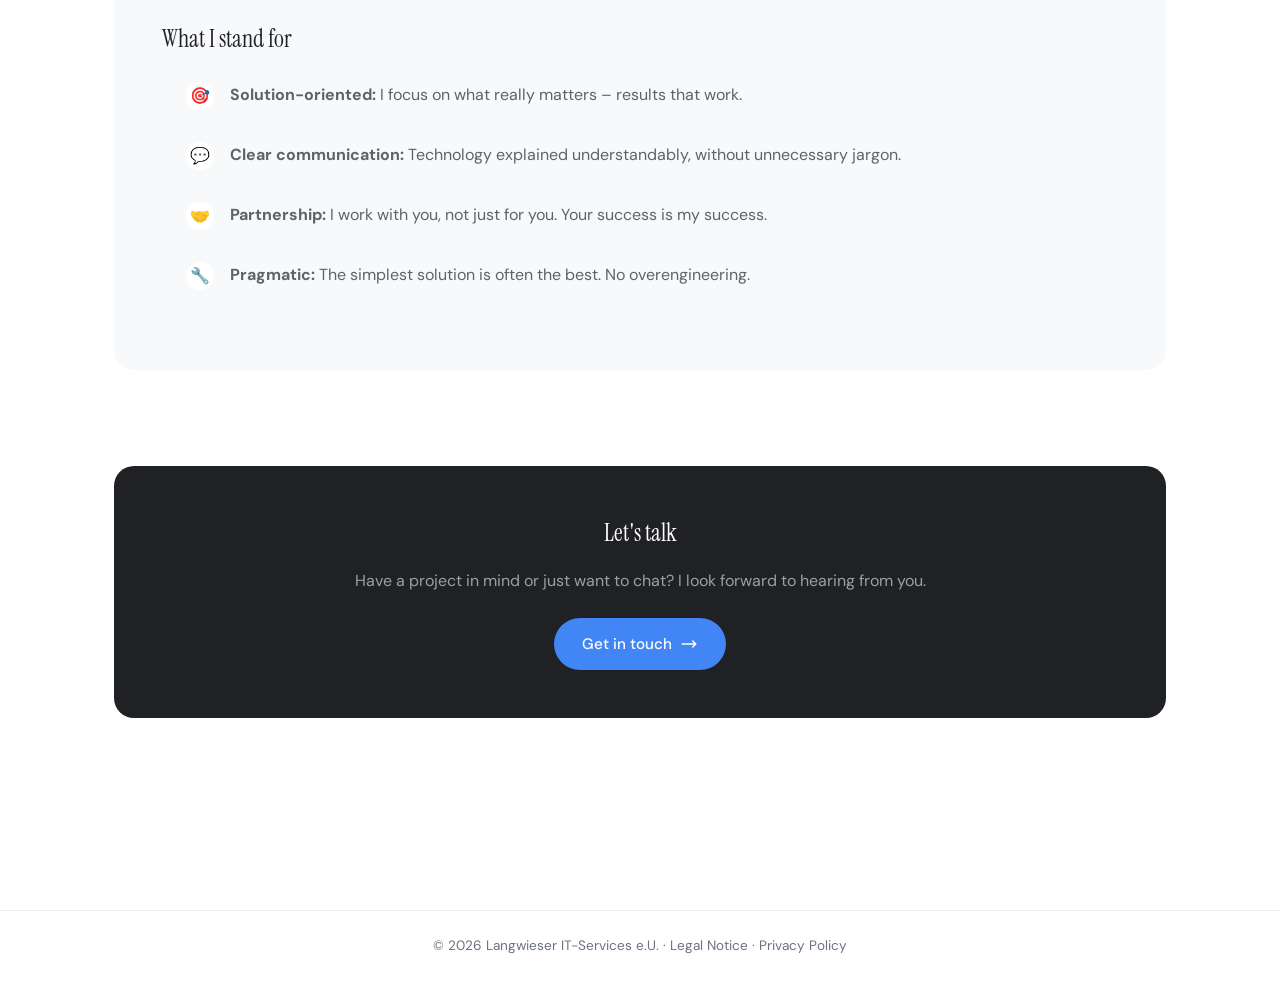
==== commit d4921171: "Change year to 2026" ====
--- a/about.html
+++ b/about.html
@@ -199,7 +199,7 @@
     </main>
 
     <footer>
-        <p>© 2025 Langwieser IT-Services e.U. · <a href="impressum.html" data-i18n="footer.impressum">Impressum</a> · <a href="datenschutz.html" data-i18n="footer.privacy">Datenschutz</a></p>
+        <p>© 2026 Langwieser IT-Services e.U. · <a href="impressum.html" data-i18n="footer.impressum">Impressum</a> · <a href="datenschutz.html" data-i18n="footer.privacy">Datenschutz</a></p>
     </footer>
 
     <script>
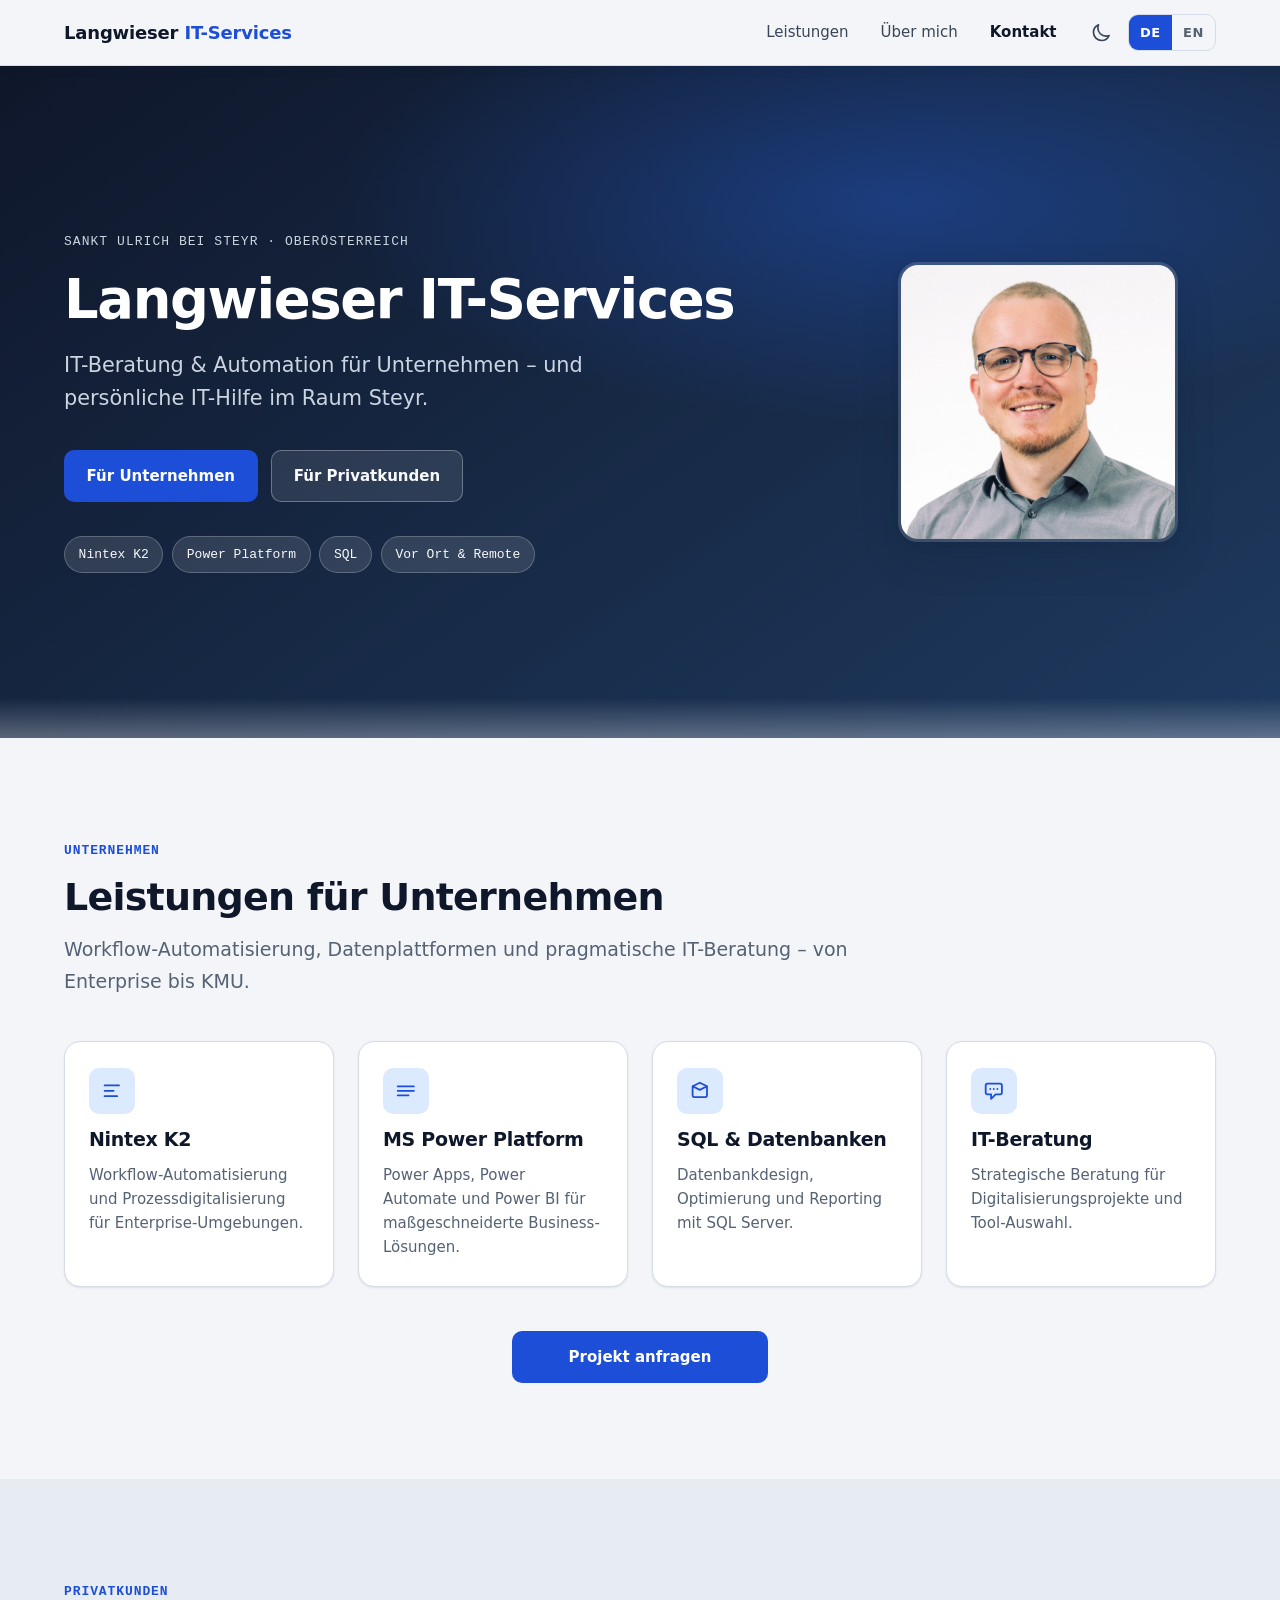
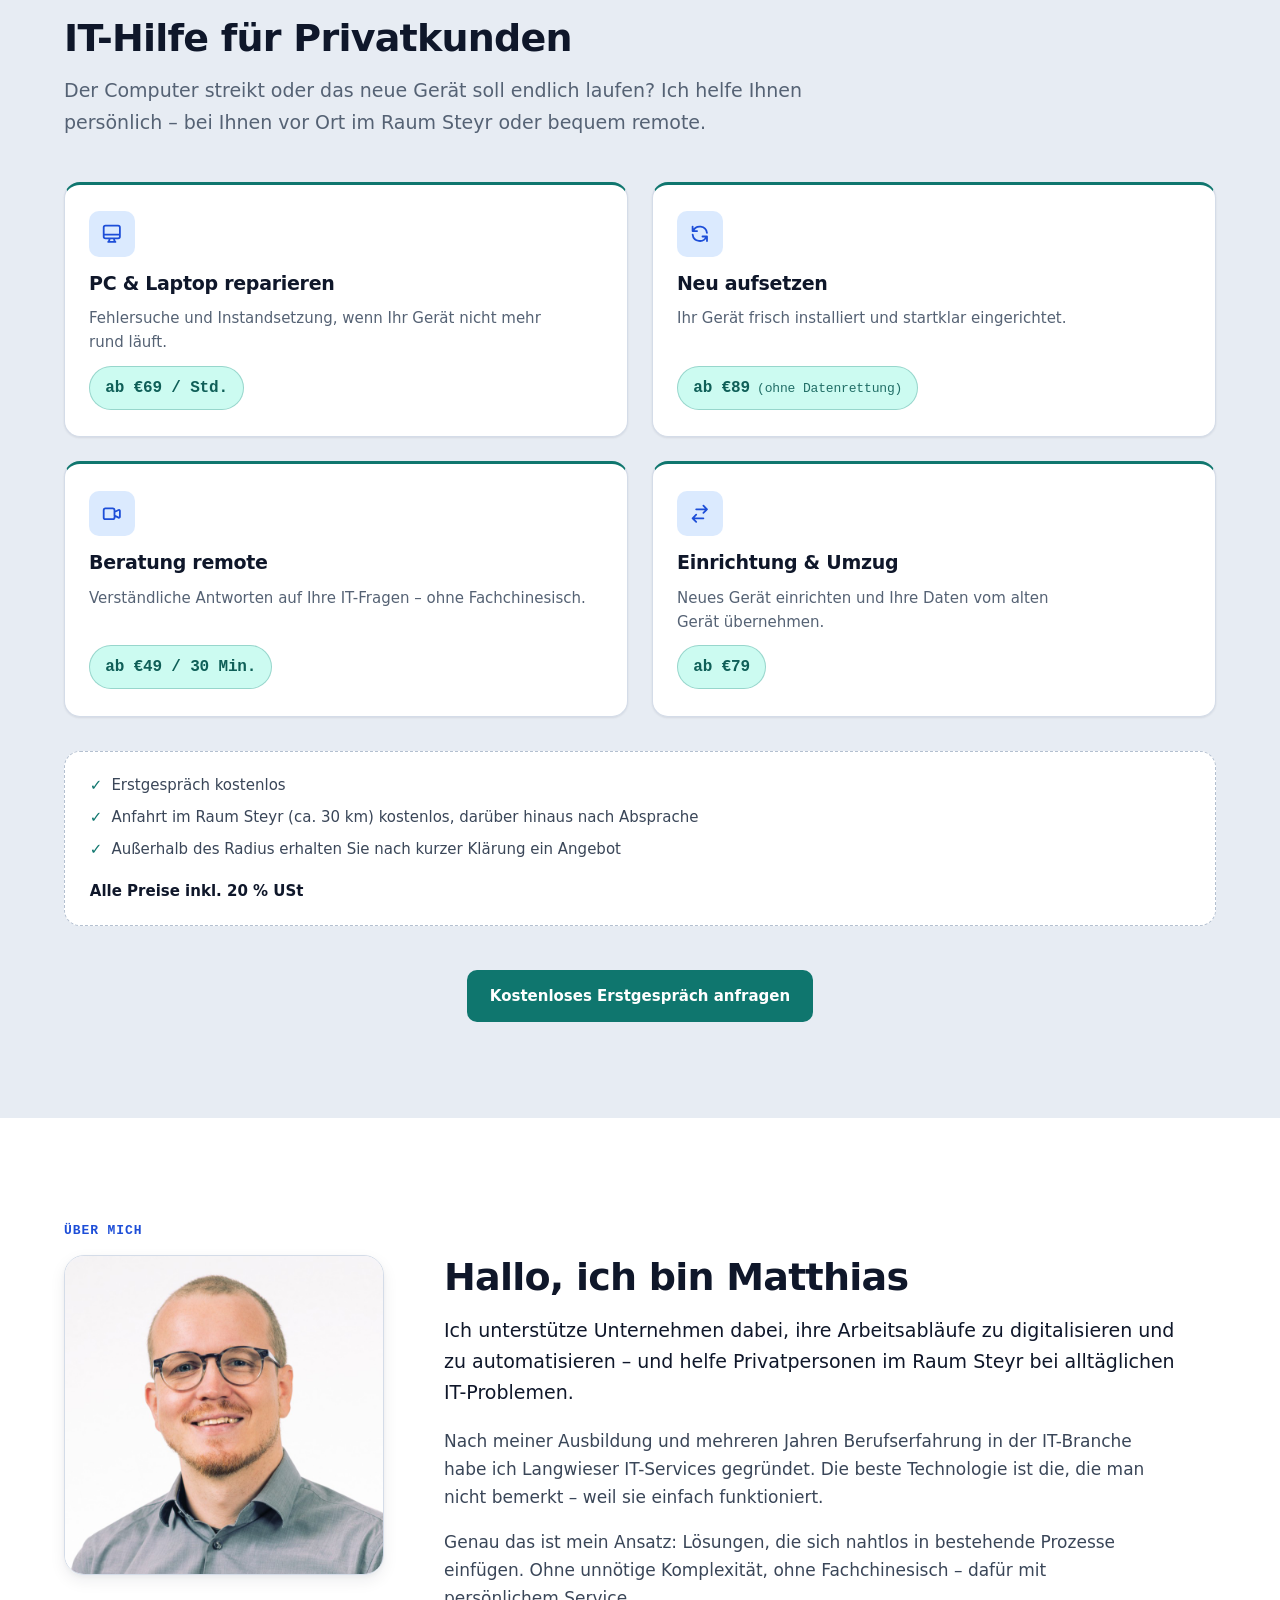
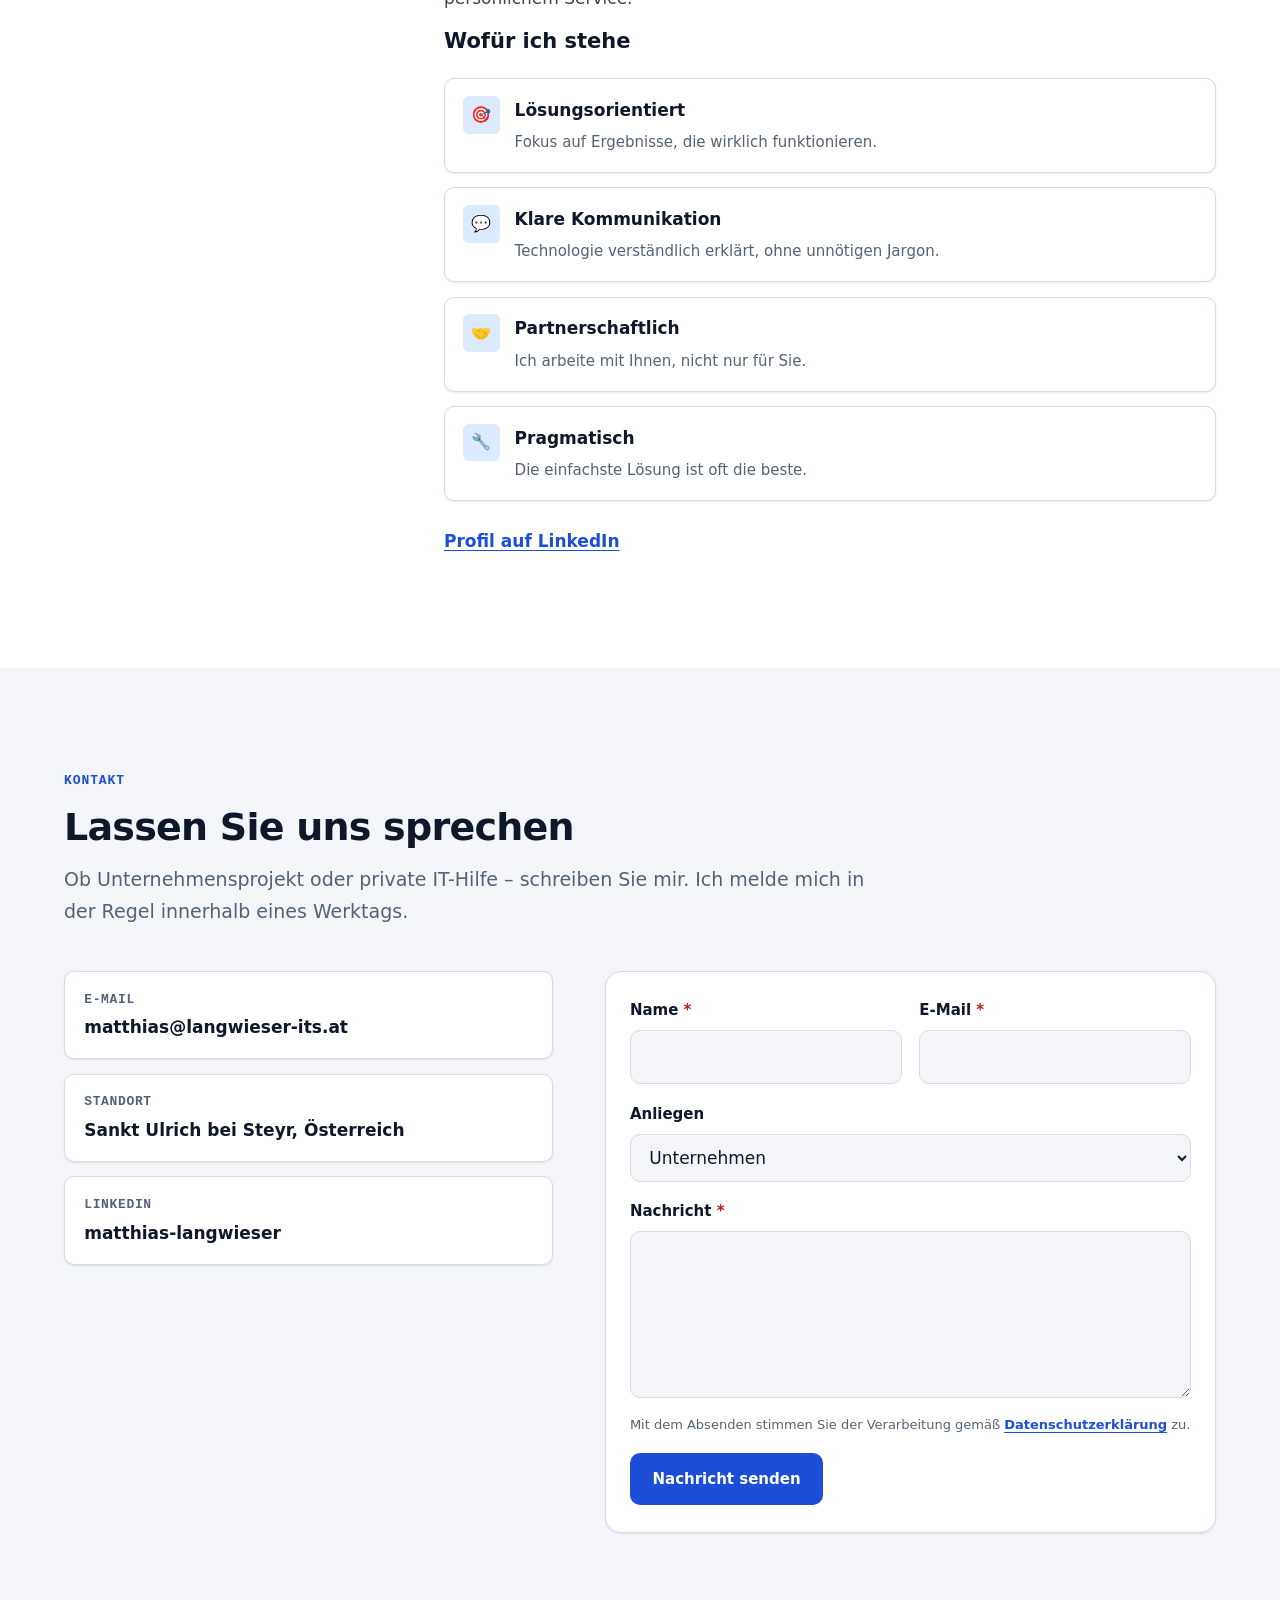
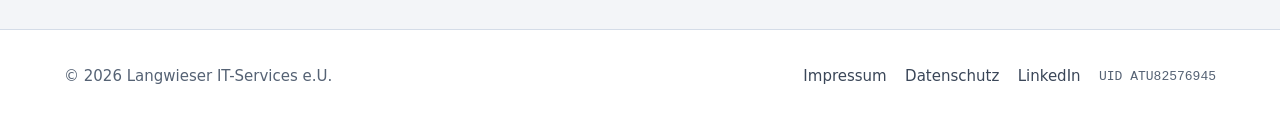
==== commit 72106047: "Redesign: One-Page mit Dark/Light, DE/EN und Privatkunden-Leistungen Visitenkarte ersetzt durch full" ====
--- a/about.html
+++ b/about.html
@@ -1,273 +1,16 @@
 <!DOCTYPE html>
 <html lang="de">
 <head>
-    <meta charset="UTF-8">
-    <meta name="viewport" content="width=device-width, initial-scale=1.0">
-    <title>Matthias Langwieser - IT-Consultant | Langwieser IT-Services</title>
-    <meta name="description" content="Matthias Langwieser - IT-Consultant spezialisiert auf Nintex K2, Power Platform und Digitalisierungslösungen für Unternehmen jeder Größe.">
-
-    <!-- Canonical URL -->
-    <link rel="canonical" href="https://langwieser-its.at/about.html">
-
-    <!-- Hreflang Tags -->
-    <link rel="alternate" hreflang="de" href="https://langwieser-its.at/about.html">
-    <link rel="alternate" hreflang="en" href="https://langwieser-its.at/about.html">
-    <link rel="alternate" hreflang="x-default" href="https://langwieser-its.at/about.html">
-
-    <!-- Open Graph / Facebook -->
-    <meta property="og:type" content="website">
-    <meta property="og:url" content="https://langwieser-its.at/about.html">
-    <meta property="og:title" content="Matthias Langwieser - IT-Consultant">
-    <meta property="og:description" content="IT-Consultant spezialisiert auf Nintex K2, Power Platform und Digitalisierungslösungen für Unternehmen jeder Größe.">
-    <meta property="og:image" content="https://langwieser-its.at/profile.jpg">
-    <meta property="og:locale" content="de_AT">
-    <meta property="og:locale:alternate" content="en_US">
-
-    <!-- Twitter -->
-    <meta name="twitter:card" content="summary_large_image">
-    <meta name="twitter:url" content="https://langwieser-its.at/about.html">
-    <meta name="twitter:title" content="Matthias Langwieser - IT-Consultant">
-    <meta name="twitter:description" content="IT-Consultant spezialisiert auf Nintex K2, Power Platform und Digitalisierungslösungen für Unternehmen jeder Größe.">
-    <meta name="twitter:image" content="https://langwieser-its.at/profile.jpg">
-
-    <link rel="icon" type="image/svg+xml" href="favicon.svg">
-    <link rel="preconnect" href="https://fonts.googleapis.com">
-    <link rel="preconnect" href="https://fonts.gstatic.com" crossorigin>
-    <link href="https://fonts.googleapis.com/css2?family=DM+Sans:ital,opsz,wght@0,9..40,300;0,9..40,400;0,9..40,500;0,9..40,600;0,9..40,700&family=Instrument+Serif:ital@0;1&display=swap" rel="stylesheet">
-    <link rel="stylesheet" href="styles.css">
-
-    <!-- Structured Data - Person -->
-    <script type="application/ld+json">
-    {
-      "@context": "https://schema.org",
-      "@type": "Person",
-      "name": "Matthias Langwieser",
-      "url": "https://langwieser-its.at/about.html",
-      "image": "https://langwieser-its.at/profile.jpg",
-      "sameAs": [
-        "https://www.linkedin.com/in/matthias-langwieser/"
-      ],
-      "jobTitle": "IT Consultant",
-      "worksFor": {
-        "@type": "Organization",
-        "name": "Langwieser IT-Services e.U."
-      },
-      "address": {
-        "@type": "PostalAddress",
-        "addressLocality": "Sankt Ulrich bei Steyr",
-        "addressCountry": "AT"
-      },
-      "knowsAbout": [
-        "Nintex K2",
-        "Power Platform",
-        "Power Automate",
-        "Workflow Automation",
-        "SQL Server",
-        "Digitalization"
-      ]
-    }
-    </script>
+  <meta charset="UTF-8">
+  <meta name="viewport" content="width=device-width, initial-scale=1.0">
+  <title>Über mich | Langwieser IT-Services</title>
+  <meta name="description" content="Weiterleitung zur Startseite – Abschnitt Über mich.">
+  <link rel="canonical" href="https://langwieser-its.at/#ueber-mich">
+  <meta http-equiv="refresh" content="0; url=index.html#ueber-mich">
+  <link rel="icon" type="image/svg+xml" href="favicon.svg">
+  <script>location.replace('index.html#ueber-mich');</script>
 </head>
 <body>
-    <!-- Skip to main content for accessibility -->
-    <a href="#main-content" class="skip-link">Skip to main content</a>
-
-    <div class="accent-shape blue" aria-hidden="true"></div>
-    <div class="accent-shape green" aria-hidden="true"></div>
-
-    <nav>
-        <div class="nav-inner">
-            <a href="index.html" class="logo">Langwieser <span>IT-Services</span></a>
-
-            <button class="menu-toggle" aria-label="Toggle menu" aria-expanded="false" aria-controls="nav-links">
-                <svg fill="none" stroke="currentColor" stroke-width="2" viewBox="0 0 24 24" aria-hidden="true">
-                    <path stroke-linecap="round" stroke-linejoin="round" d="M4 6h16M4 12h16M4 18h16"/>
-                </svg>
-            </button>
-
-            <div class="nav-links" id="nav-links">
-                <a href="index.html#services" data-i18n="nav.services">Leistungen</a>
-                <a href="about.html" data-i18n="nav.about">Über mich</a>
-                <a href="index.html#contact" data-i18n="nav.contact">Kontakt</a>
-                <a href="https://www.linkedin.com/in/matthias-langwieser/" target="_blank" rel="noopener noreferrer" class="linkedin-link" aria-label="LinkedIn Profile">
-                    <svg fill="currentColor" viewBox="0 0 24 24" aria-hidden="true">
-                        <path d="M20.447 20.452h-3.554v-5.569c0-1.328-.027-3.037-1.852-3.037-1.853 0-2.136 1.445-2.136 2.939v5.667H9.351V9h3.414v1.561h.046c.477-.9 1.637-1.85 3.37-1.85 3.601 0 4.267 2.37 4.267 5.455v6.286zM5.337 7.433c-1.144 0-2.063-.926-2.063-2.065 0-1.138.92-2.063 2.063-2.063 1.14 0 2.064.925 2.064 2.063 0 1.139-.925 2.065-2.064 2.065zm1.782 13.019H3.555V9h3.564v11.452zM22.225 0H1.771C.792 0 0 .774 0 1.729v20.542C0 23.227.792 24 1.771 24h20.451C23.2 24 24 23.227 24 22.271V1.729C24 .774 23.2 0 22.222 0h.003z"/>
-                    </svg>
-                </a>
-                <button class="theme-toggle" aria-label="Toggle dark mode">
-                    <svg class="icon-moon" fill="none" stroke="currentColor" stroke-width="2" viewBox="0 0 24 24" aria-hidden="true">
-                        <path stroke-linecap="round" stroke-linejoin="round" d="M21.752 15.002A9.718 9.718 0 0118 15.75c-5.385 0-9.75-4.365-9.75-9.75 0-1.33.266-2.597.748-3.752A9.753 9.753 0 003 11.25C3 16.635 7.365 21 12.75 21a9.753 9.753 0 009.002-5.998z"/>
-                    </svg>
-                    <svg class="icon-sun" fill="none" stroke="currentColor" stroke-width="2" viewBox="0 0 24 24" aria-hidden="true">
-                        <path stroke-linecap="round" stroke-linejoin="round" d="M12 3v2.25m6.364.386l-1.591 1.591M21 12h-2.25m-.386 6.364l-1.591-1.591M12 18.75V21m-4.773-4.227l-1.591 1.591M5.25 12H3m4.227-4.773L5.636 5.636M15.75 12a3.75 3.75 0 11-7.5 0 3.75 3.75 0 017.5 0z"/>
-                    </svg>
-                </button>
-                <div class="lang-toggle" role="group" aria-label="Language selection">
-                    <button data-lang="en" aria-pressed="false">EN</button>
-                    <button data-lang="de" aria-pressed="false">DE</button>
-                </div>
-            </div>
-        </div>
-    </nav>
-
-    <main id="main-content">
-        <a href="index.html" class="back-link">
-            <svg fill="none" stroke="currentColor" stroke-width="2" viewBox="0 0 24 24" aria-hidden="true">
-                <path stroke-linecap="round" stroke-linejoin="round" d="M10 19l-7-7m0 0l7-7m-7 7h18"/>
-            </svg>
-            <span data-i18n="about.back">Zurück zur Startseite</span>
-        </a>
-
-        <header class="about-header">
-            <div class="profile-picture">
-                <img src="profile.jpg" alt="Matthias Langwieser, IT Consultant" onerror="this.style.display='none'; this.parentElement.classList.add('placeholder');">
-                <span class="profile-initials" aria-hidden="true">ML</span>
-            </div>
-            <div class="about-intro">
-                <h1 data-i18n="about.title">Hallo, ich bin <em>Matthias</em></h1>
-                <p class="subtitle" data-i18n="about.subtitle">IT-Consultant & Gründer von Langwieser IT-Services</p>
-            </div>
-        </header>
-
-        <section class="about-content">
-            <p class="lead" data-i18n="about.lead">
-                Ich unterstütze Unternehmen dabei, ihre Arbeitsabläufe zu digitalisieren und zu automatisieren – von komplexen Enterprise-Workflows bis hin zu den ersten Schritten in die digitale Welt.
-            </p>
-            <p data-i18n="about.text1">
-                Meine Leidenschaft für Technologie begann früh. Nach meiner Ausbildung und mehreren Jahren Berufserfahrung in der IT-Branche habe ich mich entschieden, den Schritt in die Selbstständigkeit zu wagen und Langwieser IT-Services zu gründen.
-            </p>
-            <p data-i18n="about.text2">
-                In meiner bisherigen Karriere hatte ich die Möglichkeit, mit Unternehmen verschiedenster Größen und Branchen zusammenzuarbeiten. Dabei habe ich eines gelernt: Die beste Technologie ist die, die man nicht bemerkt – weil sie einfach funktioniert.
-            </p>
-            <p data-i18n="about.text3">
-                Genau das ist mein Ansatz. Ich entwickle Lösungen, die sich nahtlos in bestehende Prozesse einfügen und den Arbeitsalltag spürbar erleichtern. Ohne unnötige Komplexität, ohne Fachchinesisch – dafür mit persönlichem Service und echtem Mehrwert.
-            </p>
-        </section>
-
-        <h2 data-i18n="about.skills.title">Meine <em>Expertise</em></h2>
-        <div class="skills-grid">
-            <div class="skill-card">
-                <h3><span class="dot" aria-hidden="true"></span> <span data-i18n="about.skills.k2.title">Nintex K2</span></h3>
-                <p data-i18n="about.skills.k2.text">Workflow-Automatisierung und Prozessdigitalisierung für Enterprise-Umgebungen</p>
-            </div>
-            <div class="skill-card">
-                <h3><span class="dot" aria-hidden="true"></span> <span data-i18n="about.skills.power.title">Power Platform</span></h3>
-                <p data-i18n="about.skills.power.text">Power Apps, Power Automate und Power BI für maßgeschneiderte Business-Lösungen</p>
-            </div>
-            <div class="skill-card">
-                <h3><span class="dot" aria-hidden="true"></span> <span data-i18n="about.skills.sql.title">SQL & Datenbanken</span></h3>
-                <p data-i18n="about.skills.sql.text">Datenbankdesign, Optimierung und Reporting mit SQL Server</p>
-            </div>
-            <div class="skill-card">
-                <h3><span class="dot" aria-hidden="true"></span> <span data-i18n="about.skills.consulting.title">IT-Beratung</span></h3>
-                <p data-i18n="about.skills.consulting.text">Strategische Beratung für Digitalisierungsprojekte und Tool-Auswahl</p>
-            </div>
-        </div>
-
-        <div class="values-section">
-            <h2 data-i18n="about.values.title">Wofür ich stehe</h2>
-            <ul class="values-list">
-                <li>
-                    <span class="icon" aria-hidden="true">🎯</span>
-                    <span data-i18n="about.values.item1"><strong>Lösungsorientiert:</strong> Ich fokussiere mich auf das, was wirklich zählt – Ergebnisse, die funktionieren.</span>
-                </li>
-                <li>
-                    <span class="icon" aria-hidden="true">💬</span>
-                    <span data-i18n="about.values.item2"><strong>Klare Kommunikation:</strong> Technologie verständlich erklärt, ohne unnötigen Fachjargon.</span>
-                </li>
-                <li>
-                    <span class="icon" aria-hidden="true">🤝</span>
-                    <span data-i18n="about.values.item3"><strong>Partnerschaftlich:</strong> Ich arbeite mit Ihnen, nicht nur für Sie. Ihr Erfolg ist mein Erfolg.</span>
-                </li>
-                <li>
-                    <span class="icon" aria-hidden="true">🔧</span>
-                    <span data-i18n="about.values.item4"><strong>Pragmatisch:</strong> Die einfachste Lösung ist oft die beste. Kein Overengineering.</span>
-                </li>
-            </ul>
-        </div>
-
-        <div class="cta-section">
-            <h2 data-i18n="about.cta.title">Lassen Sie uns sprechen</h2>
-            <p data-i18n="about.cta.text">Haben Sie ein Projekt im Sinn oder möchten Sie einfach unverbindlich plaudern? Ich freue mich auf Ihre Nachricht.</p>
-            <a href="index.html#contact" class="btn btn-primary">
-                <span data-i18n="about.cta.button">Kontakt aufnehmen</span>
-                <svg fill="none" stroke="currentColor" stroke-width="2" viewBox="0 0 24 24" aria-hidden="true">
-                    <path stroke-linecap="round" stroke-linejoin="round" d="M17 8l4 4m0 0l-4 4m4-4H3"/>
-                </svg>
-            </a>
-        </div>
-    </main>
-
-    <footer>
-        <p>© 2026 Langwieser IT-Services e.U. · <a href="impressum.html" data-i18n="footer.impressum">Impressum</a> · <a href="datenschutz.html" data-i18n="footer.privacy">Datenschutz</a></p>
-    </footer>
-
-    <script>
-        const translations = {
-            en: {
-                'nav.services': 'Services',
-                'nav.about': 'About',
-                'nav.contact': 'Contact',
-                'about.back': 'Back to homepage',
-                'about.title': 'Hi, I\'m <em>Matthias</em>',
-                'about.subtitle': 'IT Consultant & Founder of Langwieser IT-Services',
-                'about.lead': 'I help businesses digitize and automate their workflows – from complex enterprise processes to taking the first steps into the digital world.',
-                'about.text1': 'My passion for technology started early. After my education and several years of professional experience in the IT industry, I decided to take the leap into self-employment and founded Langwieser IT-Services.',
-                'about.text2': 'Throughout my career, I\'ve had the opportunity to work with companies of various sizes and industries. I\'ve learned one thing: the best technology is the kind you don\'t notice – because it just works.',
-                'about.text3': 'That\'s exactly my approach. I develop solutions that seamlessly integrate into existing processes and noticeably simplify daily work. Without unnecessary complexity, without jargon – but with personal service and real value.',
-                'about.skills.title': 'My <em>Expertise</em>',
-                'about.skills.k2.title': 'Nintex K2',
-                'about.skills.k2.text': 'Workflow automation and process digitization for enterprise environments',
-                'about.skills.power.title': 'Power Platform',
-                'about.skills.power.text': 'Power Apps, Power Automate and Power BI for tailored business solutions',
-                'about.skills.sql.title': 'SQL & Databases',
-                'about.skills.sql.text': 'Database design, optimization and reporting with SQL Server',
-                'about.skills.consulting.title': 'IT Consulting',
-                'about.skills.consulting.text': 'Strategic consulting for digitization projects and tool selection',
-                'about.values.title': 'What I stand for',
-                'about.values.item1': '<strong>Solution-oriented:</strong> I focus on what really matters – results that work.',
-                'about.values.item2': '<strong>Clear communication:</strong> Technology explained understandably, without unnecessary jargon.',
-                'about.values.item3': '<strong>Partnership:</strong> I work with you, not just for you. Your success is my success.',
-                'about.values.item4': '<strong>Pragmatic:</strong> The simplest solution is often the best. No overengineering.',
-                'about.cta.title': 'Let\'s talk',
-                'about.cta.text': 'Have a project in mind or just want to chat? I look forward to hearing from you.',
-                'about.cta.button': 'Get in touch',
-                'footer.impressum': 'Legal Notice',
-                'footer.privacy': 'Privacy Policy'
-            },
-            de: {
-                'nav.services': 'Leistungen',
-                'nav.about': 'Über mich',
-                'nav.contact': 'Kontakt',
-                'about.back': 'Zurück zur Startseite',
-                'about.title': 'Hallo, ich bin <em>Matthias</em>',
-                'about.subtitle': 'IT-Consultant & Gründer von Langwieser IT-Services',
-                'about.lead': 'Ich unterstütze Unternehmen dabei, ihre Arbeitsabläufe zu digitalisieren und zu automatisieren – von komplexen Enterprise-Workflows bis hin zu den ersten Schritten in die digitale Welt.',
-                'about.text1': 'Meine Leidenschaft für Technologie begann früh. Nach meiner Ausbildung und mehreren Jahren Berufserfahrung in der IT-Branche habe ich mich entschieden, den Schritt in die Selbstständigkeit zu wagen und Langwieser IT-Services zu gründen.',
-                'about.text2': 'In meiner bisherigen Karriere hatte ich die Möglichkeit, mit Unternehmen verschiedenster Größen und Branchen zusammenzuarbeiten. Dabei habe ich eines gelernt: Die beste Technologie ist die, die man nicht bemerkt – weil sie einfach funktioniert.',
-                'about.text3': 'Genau das ist mein Ansatz. Ich entwickle Lösungen, die sich nahtlos in bestehende Prozesse einfügen und den Arbeitsalltag spürbar erleichtern. Ohne unnötige Komplexität, ohne Fachchinesisch – dafür mit persönlichem Service und echtem Mehrwert.',
-                'about.skills.title': 'Meine <em>Expertise</em>',
-                'about.skills.k2.title': 'Nintex K2',
-                'about.skills.k2.text': 'Workflow-Automatisierung und Prozessdigitalisierung für Enterprise-Umgebungen',
-                'about.skills.power.title': 'Power Platform',
-                'about.skills.power.text': 'Power Apps, Power Automate und Power BI für maßgeschneiderte Business-Lösungen',
-                'about.skills.sql.title': 'SQL & Datenbanken',
-                'about.skills.sql.text': 'Datenbankdesign, Optimierung und Reporting mit SQL Server',
-                'about.skills.consulting.title': 'IT-Beratung',
-                'about.skills.consulting.text': 'Strategische Beratung für Digitalisierungsprojekte und Tool-Auswahl',
-                'about.values.title': 'Wofür ich stehe',
-                'about.values.item1': '<strong>Lösungsorientiert:</strong> Ich fokussiere mich auf das, was wirklich zählt – Ergebnisse, die funktionieren.',
-                'about.values.item2': '<strong>Klare Kommunikation:</strong> Technologie verständlich erklärt, ohne unnötigen Fachjargon.',
-                'about.values.item3': '<strong>Partnerschaftlich:</strong> Ich arbeite mit Ihnen, nicht nur für Sie. Ihr Erfolg ist mein Erfolg.',
-                'about.values.item4': '<strong>Pragmatisch:</strong> Die einfachste Lösung ist oft die beste. Kein Overengineering.',
-                'about.cta.title': 'Lassen Sie uns sprechen',
-                'about.cta.text': 'Haben Sie ein Projekt im Sinn oder möchten Sie einfach unverbindlich plaudern? Ich freue mich auf Ihre Nachricht.',
-                'about.cta.button': 'Kontakt aufnehmen',
-                'footer.impressum': 'Impressum',
-                'footer.privacy': 'Datenschutz'
-            }
-        };
-    </script>
-    <script src="script.js"></script>
+  <p>Weiterleitung zu <a href="index.html#ueber-mich">Über mich</a>…</p>
 </body>
 </html>
